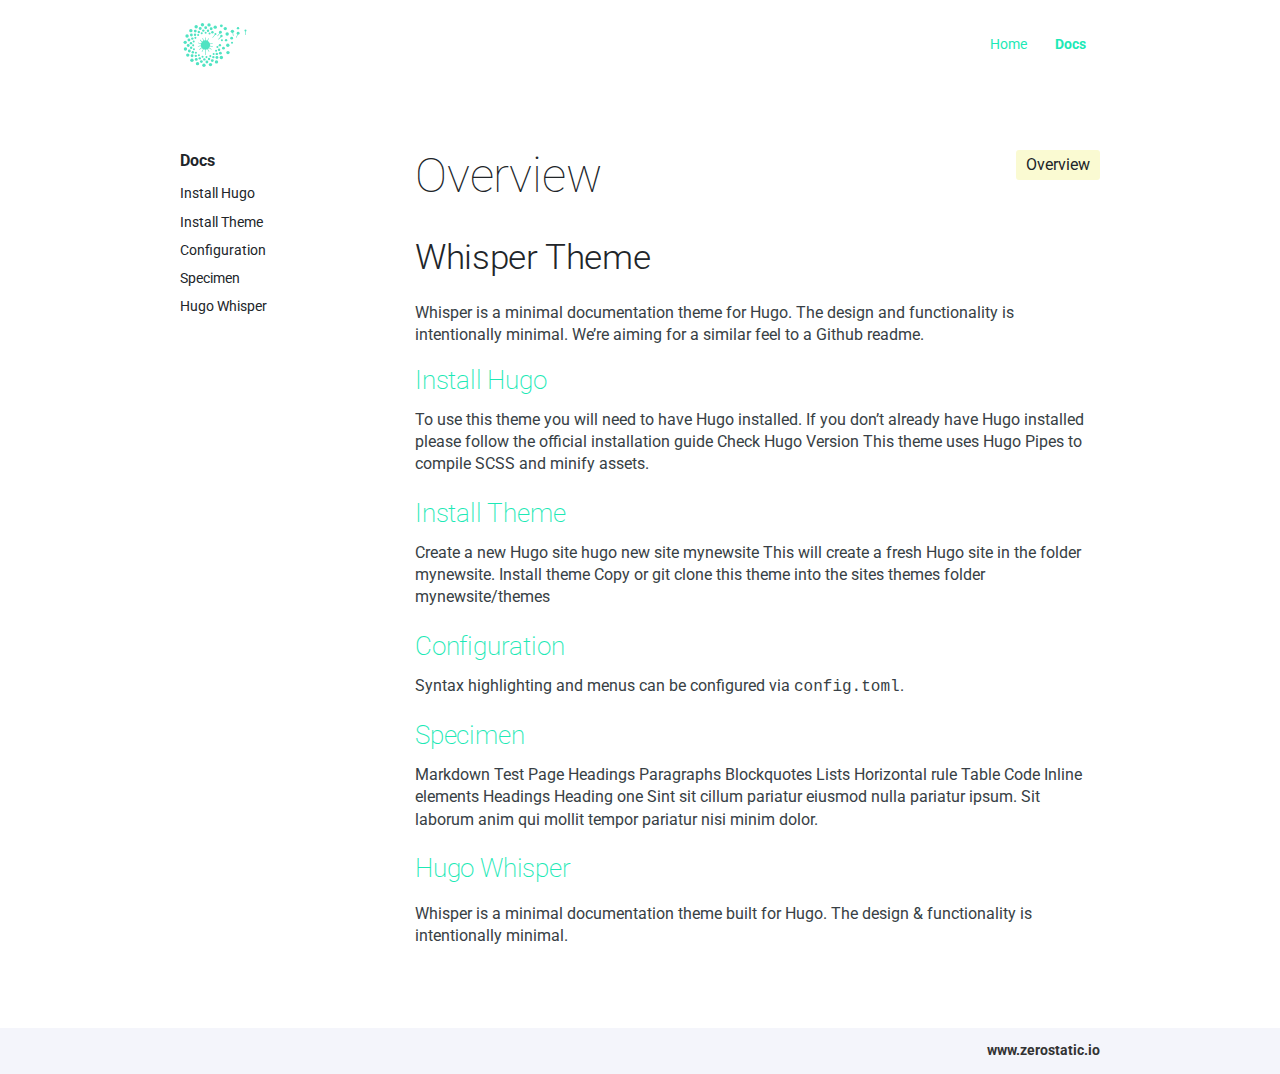
==== docs/index.html @ f0ac519f "first commit" ====
<!DOCTYPE html>
<html lang="en">

<head>
  <meta charset="utf-8">
  <meta http-equiv="x-ua-compatible" content="ie=edge">
  <title>Overview - Hugo Whisper Theme</title>
  <meta name="viewport" content="width=device-width, initial-scale=1">
  
  <link rel="icon" href="/favicon.png">

  
  
  <link rel="stylesheet" href="/css/style.min.6aa5eecd4ca7c47fb2ca9b0775a7bd787e3e64a2eadf0fef8c9f924498f49127.css">
  

  

</head>

<body class='page page-default-list'>
  <div id="main-menu-mobile" class="main-menu-mobile">
  <ul>
    
    
    <li class="menu-item-home">
      <a href="/">
        <span>Home</span>
      </a>
    </li>
    
    <li class="menu-item-docs active">
      <a href="/docs/">
        <span>Docs</span>
      </a>
    </li>
    
  </ul>
</div>
  <div class="wrapper">
    <div class='header'>
  <div class="container">
    <div class="logo">
      <a href="/"><img alt="Logo" src="/images/logo.svg" /></a>
    </div>
    <div class="logo-mobile">
      <a href="/"><img alt="Logo" src="/images/logo-mobile.svg" /></a>
    </div>
    <div id="main-menu" class="main-menu">
  <ul>
    
    
    <li class="menu-item-home">
      <a href="/">
        <span>Home</span>
      </a>
    </li>
    
    <li class="menu-item-docs active">
      <a href="/docs/">
        <span>Docs</span>
      </a>
    </li>
    
  </ul>
</div>
    <button id="toggle-main-menu-mobile" class="hamburger hamburger--slider" type="button">
  <span class="hamburger-box">
    <span class="hamburger-inner"></span>
  </span>
</button>
  </div>
</div>


    
    
    
    
    
    

    
    <div class="container pt-2 pt-md-6 pb-3 pb-md-6">
      <div class="row">
        <div class="col-12 col-md-3 mb-3">
          <div class="sidebar">
            
<div class="docs-menu">
  <h4>Docs</h4>
  <ul>
    
    <li class="">
      <a href="/docs/install-hugo/">Install Hugo</a>
    </li>
    
    <li class="">
      <a href="/docs/install-theme/">Install Theme</a>
    </li>
    
    <li class="">
      <a href="/docs/configure/">Configuration</a>
    </li>
    
    <li class="">
      <a href="/docs/specimen/">Specimen</a>
    </li>
    
    <li class="">
      <a href="/docs/example/">Hugo Whisper</a>
    </li>
    
  </ul>
</div>

          </div>
        </div>
        <div class="col-12 col-md-9">
          

<span class="overview">Overview</span>
<h1 class="title">Overview</h1>
<div class="content">
  <h2 id="whisper-theme">Whisper Theme</h2>
<p>Whisper is a minimal documentation theme for Hugo. The design and functionality is intentionally minimal. We’re aiming for a similar feel to a Github readme.</p>

</div>


<div class="summary mb-2">
  
  <h2 class="title-summary"><a href="/docs/install-hugo/">Install Hugo</a></h2>
  <p>To use this theme you will need to have Hugo installed. If you don&rsquo;t already have Hugo installed please follow the official installation guide
Check Hugo Version This theme uses Hugo Pipes to compile SCSS and minify assets.</p>
</div>


<div class="summary mb-2">
  
  <h2 class="title-summary"><a href="/docs/install-theme/">Install Theme</a></h2>
  <p>Create a new Hugo site hugo new site mynewsite This will create a fresh Hugo site in the folder mynewsite.
Install theme Copy or git clone this theme into the sites themes folder mynewsite/themes</p>
</div>


<div class="summary mb-2">
  
  <h2 class="title-summary"><a href="/docs/configure/">Configuration</a></h2>
  <p>Syntax highlighting and menus can be configured via <code>config.toml</code>.</p>
</div>


<div class="summary mb-2">
  
  <h2 class="title-summary"><a href="/docs/specimen/">Specimen</a></h2>
  <p>Markdown Test Page  Headings Paragraphs Blockquotes Lists Horizontal rule Table Code Inline elements   Headings Heading one Sint sit cillum pariatur eiusmod nulla pariatur ipsum. Sit laborum anim qui mollit tempor pariatur nisi minim dolor.</p>
</div>


<div class="summary mb-2">
  
  <h2 class="title-summary"><a href="/docs/example/">Hugo Whisper</a></h2>
  <p><p>Whisper is a minimal documentation theme built for Hugo. The design &amp; functionality is intentionally minimal.</p></p>
</div>




        </div>
      </div>
    </div>
    
  </div>

  <div class="sub-footer">
  <div class="container">
    <div class="row">
      <div class="col-12">
        <div class="sub-footer-inner">
          <ul>
            <li class="zerostatic"><a href="https://www.zerostatic.io">www.zerostatic.io</a></li>
          </ul>
        </div>
      </div>
    </div>
  </div>
</div>

  

  
  

  
  <script type="text/javascript" src="/js/scripts.min.1237ff71925bb8625c97a9af8db4c54525258bedfd7c47493daaff723bea755e.js"></script>
  

  
  
  
    
  


</body>

</html>
---- css/style.min.6aa5eecd4ca7c47fb2ca9b0775a7bd787e3e64a2eadf0fef8c9f924498f49127.css ----
@charset "UTF-8";@import "https://fonts.googleapis.com/css?family=Roboto:300,400,500,700|Lora:400,700|Roboto+Mono:300,400";*,*::before,*::after{box-sizing:border-box}html{font-family:sans-serif;line-height:1.15;-webkit-text-size-adjust:100%;-webkit-tap-highlight-color:rgba(33,37,41,0)}article,aside,figcaption,figure,footer,header,hgroup,main,nav,section{display:block}body{margin:0;font-family:roboto,Arial,sans-serif,-apple-system;font-size:1rem;font-weight:400;line-height:1.4;color:#212529;text-align:left;background-color:#fff}[tabindex="-1"]:focus{outline:0!important}hr{box-sizing:content-box;height:0;overflow:visible}h1,h2,h3,h4,h5,h6{margin-top:0;margin-bottom:.5rem}p{margin-top:0;margin-bottom:1rem}abbr[title],abbr[data-original-title]{text-decoration:underline;text-decoration:underline dotted;cursor:help;border-bottom:0;text-decoration-skip-ink:none}address{margin-bottom:1rem;font-style:normal;line-height:inherit}ol,ul,dl{margin-top:0;margin-bottom:1rem}ol ol,ul ul,ol ul,ul ol{margin-bottom:0}dt{font-weight:700}dd{margin-bottom:.5rem;margin-left:0}blockquote{margin:0 0 1rem}b,strong{font-weight:bolder}small{font-size:80%}sub,sup{position:relative;font-size:75%;line-height:0;vertical-align:baseline}sub{bottom:-.25em}sup{top:-.5em}a{color:#1de9b6;text-decoration:none;background-color:transparent}a:hover{color:#7af2d4;text-decoration:underline}a:not([href]):not([tabindex]){color:inherit;text-decoration:none}a:not([href]):not([tabindex]):hover,a:not([href]):not([tabindex]):focus{color:inherit;text-decoration:none}a:not([href]):not([tabindex]):focus{outline:0}pre,code,kbd,samp{font-family:SFMono-Regular,Menlo,Monaco,Consolas,liberation mono,courier new,monospace;font-size:1em}pre{margin-top:0;margin-bottom:1rem;overflow:auto}figure{margin:0 0 1rem}img{vertical-align:middle;border-style:none}svg{overflow:hidden;vertical-align:middle}table{border-collapse:collapse}caption{padding-top:.75rem;padding-bottom:.75rem;color:#6c757d;text-align:left;caption-side:bottom}th{text-align:inherit}label{display:inline-block;margin-bottom:.5rem}button{border-radius:0}button:focus{outline:1px dotted;outline:5px auto -webkit-focus-ring-color}input,button,select,optgroup,textarea{margin:0;font-family:inherit;font-size:inherit;line-height:inherit}button,input{overflow:visible}button,select{text-transform:none}select{word-wrap:normal}button,[type=button],[type=reset],[type=submit]{-webkit-appearance:button}button:not(:disabled),[type=button]:not(:disabled),[type=reset]:not(:disabled),[type=submit]:not(:disabled){cursor:pointer}button::-moz-focus-inner,[type=button]::-moz-focus-inner,[type=reset]::-moz-focus-inner,[type=submit]::-moz-focus-inner{padding:0;border-style:none}input[type=radio],input[type=checkbox]{box-sizing:border-box;padding:0}input[type=date],input[type=time],input[type=datetime-local],input[type=month]{-webkit-appearance:listbox}textarea{overflow:auto;resize:vertical}fieldset{min-width:0;padding:0;margin:0;border:0}legend{display:block;width:100%;max-width:100%;padding:0;margin-bottom:.5rem;font-size:1.5rem;line-height:inherit;color:inherit;white-space:normal}progress{vertical-align:baseline}[type=number]::-webkit-inner-spin-button,[type=number]::-webkit-outer-spin-button{height:auto}[type=search]{outline-offset:-2px;-webkit-appearance:none}[type=search]::-webkit-search-decoration{-webkit-appearance:none}::-webkit-file-upload-button{font:inherit;-webkit-appearance:button}output{display:inline-block}summary{display:list-item;cursor:pointer}template{display:none}[hidden]{display:none!important}.align-baseline{vertical-align:baseline!important}.align-top{vertical-align:top!important}.align-middle{vertical-align:middle!important}.align-bottom{vertical-align:bottom!important}.align-text-bottom{vertical-align:text-bottom!important}.align-text-top{vertical-align:text-top!important}.bg-primary{background-color:#1de9b6!important}a.bg-primary:hover,a.bg-primary:focus,button.bg-primary:hover,button.bg-primary:focus{background-color:#13c095!important}.bg-secondary{background-color:#ffca28!important}a.bg-secondary:hover,a.bg-secondary:focus,button.bg-secondary:hover,button.bg-secondary:focus{background-color:#f4b800!important}.bg-success{background-color:#28a745!important}a.bg-success:hover,a.bg-success:focus,button.bg-success:hover,button.bg-success:focus{background-color:#1e7e34!important}.bg-info{background-color:#17a2b8!important}a.bg-info:hover,a.bg-info:focus,button.bg-info:hover,button.bg-info:focus{background-color:#117a8b!important}.bg-warning{background-color:#ffc107!important}a.bg-warning:hover,a.bg-warning:focus,button.bg-warning:hover,button.bg-warning:focus{background-color:#d39e00!important}.bg-danger{background-color:#dc3545!important}a.bg-danger:hover,a.bg-danger:focus,button.bg-danger:hover,button.bg-danger:focus{background-color:#bd2130!important}.bg-light{background-color:#f8f9fa!important}a.bg-light:hover,a.bg-light:focus,button.bg-light:hover,button.bg-light:focus{background-color:#dae0e5!important}.bg-dark{background-color:#343a40!important}a.bg-dark:hover,a.bg-dark:focus,button.bg-dark:hover,button.bg-dark:focus{background-color:#1d2124!important}.bg-white{background-color:#fff!important}.bg-transparent{background-color:transparent!important}.border{border:1px solid #dee2e6!important}.border-top{border-top:1px solid #dee2e6!important}.border-right{border-right:1px solid #dee2e6!important}.border-bottom{border-bottom:1px solid #dee2e6!important}.border-left{border-left:1px solid #dee2e6!important}.border-0{border:0!important}.border-top-0{border-top:0!important}.border-right-0{border-right:0!important}.border-bottom-0{border-bottom:0!important}.border-left-0{border-left:0!important}.border-primary{border-color:#1de9b6!important}.border-secondary{border-color:#ffca28!important}.border-success{border-color:#28a745!important}.border-info{border-color:#17a2b8!important}.border-warning{border-color:#ffc107!important}.border-danger{border-color:#dc3545!important}.border-light{border-color:#f8f9fa!important}.border-dark{border-color:#343a40!important}.border-white{border-color:#fff!important}.rounded-sm{border-radius:.2rem!important}.rounded{border-radius:.25rem!important}.rounded-top{border-top-left-radius:.25rem!important;border-top-right-radius:.25rem!important}.rounded-right{border-top-right-radius:.25rem!important;border-bottom-right-radius:.25rem!important}.rounded-bottom{border-bottom-right-radius:.25rem!important;border-bottom-left-radius:.25rem!important}.rounded-left{border-top-left-radius:.25rem!important;border-bottom-left-radius:.25rem!important}.rounded-lg{border-radius:.3rem!important}.rounded-circle{border-radius:50%!important}.rounded-pill{border-radius:50rem!important}.rounded-0{border-radius:0!important}.clearfix::after{display:block;clear:both;content:""}.d-none{display:none!important}.d-inline{display:inline!important}.d-inline-block{display:inline-block!important}.d-block{display:block!important}.d-table{display:table!important}.d-table-row{display:table-row!important}.d-table-cell{display:table-cell!important}.d-flex{display:flex!important}.d-inline-flex{display:inline-flex!important}@media(min-width:576px){.d-sm-none{display:none!important}.d-sm-inline{display:inline!important}.d-sm-inline-block{display:inline-block!important}.d-sm-block{display:block!important}.d-sm-table{display:table!important}.d-sm-table-row{display:table-row!important}.d-sm-table-cell{display:table-cell!important}.d-sm-flex{display:flex!important}.d-sm-inline-flex{display:inline-flex!important}}@media(min-width:768px){.d-md-none{display:none!important}.d-md-inline{display:inline!important}.d-md-inline-block{display:inline-block!important}.d-md-block{display:block!important}.d-md-table{display:table!important}.d-md-table-row{display:table-row!important}.d-md-table-cell{display:table-cell!important}.d-md-flex{display:flex!important}.d-md-inline-flex{display:inline-flex!important}}@media(min-width:992px){.d-lg-none{display:none!important}.d-lg-inline{display:inline!important}.d-lg-inline-block{display:inline-block!important}.d-lg-block{display:block!important}.d-lg-table{display:table!important}.d-lg-table-row{display:table-row!important}.d-lg-table-cell{display:table-cell!important}.d-lg-flex{display:flex!important}.d-lg-inline-flex{display:inline-flex!important}}@media(min-width:1300px){.d-xl-none{display:none!important}.d-xl-inline{display:inline!important}.d-xl-inline-block{display:inline-block!important}.d-xl-block{display:block!important}.d-xl-table{display:table!important}.d-xl-table-row{display:table-row!important}.d-xl-table-cell{display:table-cell!important}.d-xl-flex{display:flex!important}.d-xl-inline-flex{display:inline-flex!important}}@media print{.d-print-none{display:none!important}.d-print-inline{display:inline!important}.d-print-inline-block{display:inline-block!important}.d-print-block{display:block!important}.d-print-table{display:table!important}.d-print-table-row{display:table-row!important}.d-print-table-cell{display:table-cell!important}.d-print-flex{display:flex!important}.d-print-inline-flex{display:inline-flex!important}}.embed-responsive{position:relative;display:block;width:100%;padding:0;overflow:hidden}.embed-responsive::before{display:block;content:""}.embed-responsive .embed-responsive-item,.embed-responsive iframe,.embed-responsive embed,.embed-responsive object,.embed-responsive video{position:absolute;top:0;bottom:0;left:0;width:100%;height:100%;border:0}.embed-responsive-21by9::before{padding-top:42.85714286%}.embed-responsive-16by9::before{padding-top:56.25%}.embed-responsive-4by3::before{padding-top:75%}.embed-responsive-1by1::before{padding-top:100%}.flex-row{flex-direction:row!important}.flex-column{flex-direction:column!important}.flex-row-reverse{flex-direction:row-reverse!important}.flex-column-reverse{flex-direction:column-reverse!important}.flex-wrap{flex-wrap:wrap!important}.flex-nowrap{flex-wrap:nowrap!important}.flex-wrap-reverse{flex-wrap:wrap-reverse!important}.flex-fill{flex:1 1 auto!important}.flex-grow-0{flex-grow:0!important}.flex-grow-1{flex-grow:1!important}.flex-shrink-0{flex-shrink:0!important}.flex-shrink-1{flex-shrink:1!important}.justify-content-start{justify-content:flex-start!important}.justify-content-end{justify-content:flex-end!important}.justify-content-center{justify-content:center!important}.justify-content-between{justify-content:space-between!important}.justify-content-around{justify-content:space-around!important}.align-items-start{align-items:flex-start!important}.align-items-end{align-items:flex-end!important}.align-items-center{align-items:center!important}.align-items-baseline{align-items:baseline!important}.align-items-stretch{align-items:stretch!important}.align-content-start{align-content:flex-start!important}.align-content-end{align-content:flex-end!important}.align-content-center{align-content:center!important}.align-content-between{align-content:space-between!important}.align-content-around{align-content:space-around!important}.align-content-stretch{align-content:stretch!important}.align-self-auto{align-self:auto!important}.align-self-start{align-self:flex-start!important}.align-self-end{align-self:flex-end!important}.align-self-center{align-self:center!important}.align-self-baseline{align-self:baseline!important}.align-self-stretch{align-self:stretch!important}@media(min-width:576px){.flex-sm-row{flex-direction:row!important}.flex-sm-column{flex-direction:column!important}.flex-sm-row-reverse{flex-direction:row-reverse!important}.flex-sm-column-reverse{flex-direction:column-reverse!important}.flex-sm-wrap{flex-wrap:wrap!important}.flex-sm-nowrap{flex-wrap:nowrap!important}.flex-sm-wrap-reverse{flex-wrap:wrap-reverse!important}.flex-sm-fill{flex:1 1 auto!important}.flex-sm-grow-0{flex-grow:0!important}.flex-sm-grow-1{flex-grow:1!important}.flex-sm-shrink-0{flex-shrink:0!important}.flex-sm-shrink-1{flex-shrink:1!important}.justify-content-sm-start{justify-content:flex-start!important}.justify-content-sm-end{justify-content:flex-end!important}.justify-content-sm-center{justify-content:center!important}.justify-content-sm-between{justify-content:space-between!important}.justify-content-sm-around{justify-content:space-around!important}.align-items-sm-start{align-items:flex-start!important}.align-items-sm-end{align-items:flex-end!important}.align-items-sm-center{align-items:center!important}.align-items-sm-baseline{align-items:baseline!important}.align-items-sm-stretch{align-items:stretch!important}.align-content-sm-start{align-content:flex-start!important}.align-content-sm-end{align-content:flex-end!important}.align-content-sm-center{align-content:center!important}.align-content-sm-between{align-content:space-between!important}.align-content-sm-around{align-content:space-around!important}.align-content-sm-stretch{align-content:stretch!important}.align-self-sm-auto{align-self:auto!important}.align-self-sm-start{align-self:flex-start!important}.align-self-sm-end{align-self:flex-end!important}.align-self-sm-center{align-self:center!important}.align-self-sm-baseline{align-self:baseline!important}.align-self-sm-stretch{align-self:stretch!important}}@media(min-width:768px){.flex-md-row{flex-direction:row!important}.flex-md-column{flex-direction:column!important}.flex-md-row-reverse{flex-direction:row-reverse!important}.flex-md-column-reverse{flex-direction:column-reverse!important}.flex-md-wrap{flex-wrap:wrap!important}.flex-md-nowrap{flex-wrap:nowrap!important}.flex-md-wrap-reverse{flex-wrap:wrap-reverse!important}.flex-md-fill{flex:1 1 auto!important}.flex-md-grow-0{flex-grow:0!important}.flex-md-grow-1{flex-grow:1!important}.flex-md-shrink-0{flex-shrink:0!important}.flex-md-shrink-1{flex-shrink:1!important}.justify-content-md-start{justify-content:flex-start!important}.justify-content-md-end{justify-content:flex-end!important}.justify-content-md-center{justify-content:center!important}.justify-content-md-between{justify-content:space-between!important}.justify-content-md-around{justify-content:space-around!important}.align-items-md-start{align-items:flex-start!important}.align-items-md-end{align-items:flex-end!important}.align-items-md-center{align-items:center!important}.align-items-md-baseline{align-items:baseline!important}.align-items-md-stretch{align-items:stretch!important}.align-content-md-start{align-content:flex-start!important}.align-content-md-end{align-content:flex-end!important}.align-content-md-center{align-content:center!important}.align-content-md-between{align-content:space-between!important}.align-content-md-around{align-content:space-around!important}.align-content-md-stretch{align-content:stretch!important}.align-self-md-auto{align-self:auto!important}.align-self-md-start{align-self:flex-start!important}.align-self-md-end{align-self:flex-end!important}.align-self-md-center{align-self:center!important}.align-self-md-baseline{align-self:baseline!important}.align-self-md-stretch{align-self:stretch!important}}@media(min-width:992px){.flex-lg-row{flex-direction:row!important}.flex-lg-column{flex-direction:column!important}.flex-lg-row-reverse{flex-direction:row-reverse!important}.flex-lg-column-reverse{flex-direction:column-reverse!important}.flex-lg-wrap{flex-wrap:wrap!important}.flex-lg-nowrap{flex-wrap:nowrap!important}.flex-lg-wrap-reverse{flex-wrap:wrap-reverse!important}.flex-lg-fill{flex:1 1 auto!important}.flex-lg-grow-0{flex-grow:0!important}.flex-lg-grow-1{flex-grow:1!important}.flex-lg-shrink-0{flex-shrink:0!important}.flex-lg-shrink-1{flex-shrink:1!important}.justify-content-lg-start{justify-content:flex-start!important}.justify-content-lg-end{justify-content:flex-end!important}.justify-content-lg-center{justify-content:center!important}.justify-content-lg-between{justify-content:space-between!important}.justify-content-lg-around{justify-content:space-around!important}.align-items-lg-start{align-items:flex-start!important}.align-items-lg-end{align-items:flex-end!important}.align-items-lg-center{align-items:center!important}.align-items-lg-baseline{align-items:baseline!important}.align-items-lg-stretch{align-items:stretch!important}.align-content-lg-start{align-content:flex-start!important}.align-content-lg-end{align-content:flex-end!important}.align-content-lg-center{align-content:center!important}.align-content-lg-between{align-content:space-between!important}.align-content-lg-around{align-content:space-around!important}.align-content-lg-stretch{align-content:stretch!important}.align-self-lg-auto{align-self:auto!important}.align-self-lg-start{align-self:flex-start!important}.align-self-lg-end{align-self:flex-end!important}.align-self-lg-center{align-self:center!important}.align-self-lg-baseline{align-self:baseline!important}.align-self-lg-stretch{align-self:stretch!important}}@media(min-width:1300px){.flex-xl-row{flex-direction:row!important}.flex-xl-column{flex-direction:column!important}.flex-xl-row-reverse{flex-direction:row-reverse!important}.flex-xl-column-reverse{flex-direction:column-reverse!important}.flex-xl-wrap{flex-wrap:wrap!important}.flex-xl-nowrap{flex-wrap:nowrap!important}.flex-xl-wrap-reverse{flex-wrap:wrap-reverse!important}.flex-xl-fill{flex:1 1 auto!important}.flex-xl-grow-0{flex-grow:0!important}.flex-xl-grow-1{flex-grow:1!important}.flex-xl-shrink-0{flex-shrink:0!important}.flex-xl-shrink-1{flex-shrink:1!important}.justify-content-xl-start{justify-content:flex-start!important}.justify-content-xl-end{justify-content:flex-end!important}.justify-content-xl-center{justify-content:center!important}.justify-content-xl-between{justify-content:space-between!important}.justify-content-xl-around{justify-content:space-around!important}.align-items-xl-start{align-items:flex-start!important}.align-items-xl-end{align-items:flex-end!important}.align-items-xl-center{align-items:center!important}.align-items-xl-baseline{align-items:baseline!important}.align-items-xl-stretch{align-items:stretch!important}.align-content-xl-start{align-content:flex-start!important}.align-content-xl-end{align-content:flex-end!important}.align-content-xl-center{align-content:center!important}.align-content-xl-between{align-content:space-between!important}.align-content-xl-around{align-content:space-around!important}.align-content-xl-stretch{align-content:stretch!important}.align-self-xl-auto{align-self:auto!important}.align-self-xl-start{align-self:flex-start!important}.align-self-xl-end{align-self:flex-end!important}.align-self-xl-center{align-self:center!important}.align-self-xl-baseline{align-self:baseline!important}.align-self-xl-stretch{align-self:stretch!important}}.float-left{float:left!important}.float-right{float:right!important}.float-none{float:none!important}@media(min-width:576px){.float-sm-left{float:left!important}.float-sm-right{float:right!important}.float-sm-none{float:none!important}}@media(min-width:768px){.float-md-left{float:left!important}.float-md-right{float:right!important}.float-md-none{float:none!important}}@media(min-width:992px){.float-lg-left{float:left!important}.float-lg-right{float:right!important}.float-lg-none{float:none!important}}@media(min-width:1300px){.float-xl-left{float:left!important}.float-xl-right{float:right!important}.float-xl-none{float:none!important}}.overflow-auto{overflow:auto!important}.overflow-hidden{overflow:hidden!important}.position-static{position:static!important}.position-relative{position:relative!important}.position-absolute{position:absolute!important}.position-fixed{position:fixed!important}.position-sticky{position:sticky!important}.fixed-top{position:fixed;top:0;right:0;left:0;z-index:1030}.fixed-bottom{position:fixed;right:0;bottom:0;left:0;z-index:1030}@supports(position:sticky){.sticky-top{position:sticky;top:0;z-index:1020}}.sr-only{position:absolute;width:1px;height:1px;padding:0;overflow:hidden;clip:rect(0,0,0,0);white-space:nowrap;border:0}.sr-only-focusable:active,.sr-only-focusable:focus{position:static;width:auto;height:auto;overflow:visible;clip:auto;white-space:normal}.shadow-sm{box-shadow:0 .125rem .25rem rgba(33,37,41,.075)!important}.shadow{box-shadow:0 .5rem 1rem rgba(33,37,41,.15)!important}.shadow-lg{box-shadow:0 1rem 3rem rgba(33,37,41,.175)!important}.shadow-none{box-shadow:none!important}.w-25{width:25%!important}.w-50{width:50%!important}.w-75{width:75%!important}.w-100{width:100%!important}.w-auto{width:auto!important}.h-25{height:25%!important}.h-50{height:50%!important}.h-75{height:75%!important}.h-100{height:100%!important}.h-auto{height:auto!important}.mw-100{max-width:100%!important}.mh-100{max-height:100%!important}.min-vw-100{min-width:100vw!important}.min-vh-100{min-height:100vh!important}.vw-100{width:100vw!important}.vh-100{height:100vh!important}.stretched-link::after{position:absolute;top:0;right:0;bottom:0;left:0;z-index:1;pointer-events:auto;content:"";background-color:rgba(0,0,0,0)}.m-0{margin:0!important}.mt-0,.my-0{margin-top:0!important}.mr-0,.mx-0{margin-right:0!important}.mb-0,.my-0{margin-bottom:0!important}.ml-0,.mx-0{margin-left:0!important}.m-1{margin:10px!important}.mt-1,.my-1{margin-top:10px!important}.mr-1,.mx-1{margin-right:10px!important}.mb-1,.my-1{margin-bottom:10px!important}.ml-1,.mx-1{margin-left:10px!important}.m-2{margin:20px!important}.mt-2,.my-2{margin-top:20px!important}.mr-2,.mx-2{margin-right:20px!important}.mb-2,.my-2{margin-bottom:20px!important}.ml-2,.mx-2{margin-left:20px!important}.m-3{margin:30px!important}.mt-3,.my-3{margin-top:30px!important}.mr-3,.mx-3{margin-right:30px!important}.mb-3,.my-3{margin-bottom:30px!important}.ml-3,.mx-3{margin-left:30px!important}.m-4{margin:40px!important}.mt-4,.my-4{margin-top:40px!important}.mr-4,.mx-4{margin-right:40px!important}.mb-4,.my-4{margin-bottom:40px!important}.ml-4,.mx-4{margin-left:40px!important}.m-5{margin:50px!important}.mt-5,.my-5{margin-top:50px!important}.mr-5,.mx-5{margin-right:50px!important}.mb-5,.my-5{margin-bottom:50px!important}.ml-5,.mx-5{margin-left:50px!important}.m-6{margin:60px!important}.mt-6,.my-6{margin-top:60px!important}.mr-6,.mx-6{margin-right:60px!important}.mb-6,.my-6{margin-bottom:60px!important}.ml-6,.mx-6{margin-left:60px!important}.m-7{margin:70px!important}.mt-7,.my-7{margin-top:70px!important}.mr-7,.mx-7{margin-right:70px!important}.mb-7,.my-7{margin-bottom:70px!important}.ml-7,.mx-7{margin-left:70px!important}.m-8{margin:80px!important}.mt-8,.my-8{margin-top:80px!important}.mr-8,.mx-8{margin-right:80px!important}.mb-8,.my-8{margin-bottom:80px!important}.ml-8,.mx-8{margin-left:80px!important}.m-9{margin:90px!important}.mt-9,.my-9{margin-top:90px!important}.mr-9,.mx-9{margin-right:90px!important}.mb-9,.my-9{margin-bottom:90px!important}.ml-9,.mx-9{margin-left:90px!important}.m-10{margin:100px!important}.mt-10,.my-10{margin-top:100px!important}.mr-10,.mx-10{margin-right:100px!important}.mb-10,.my-10{margin-bottom:100px!important}.ml-10,.mx-10{margin-left:100px!important}.m-11{margin:110px!important}.mt-11,.my-11{margin-top:110px!important}.mr-11,.mx-11{margin-right:110px!important}.mb-11,.my-11{margin-bottom:110px!important}.ml-11,.mx-11{margin-left:110px!important}.m-12{margin:120px!important}.mt-12,.my-12{margin-top:120px!important}.mr-12,.mx-12{margin-right:120px!important}.mb-12,.my-12{margin-bottom:120px!important}.ml-12,.mx-12{margin-left:120px!important}.m-13{margin:130px!important}.mt-13,.my-13{margin-top:130px!important}.mr-13,.mx-13{margin-right:130px!important}.mb-13,.my-13{margin-bottom:130px!important}.ml-13,.mx-13{margin-left:130px!important}.m-14{margin:140px!important}.mt-14,.my-14{margin-top:140px!important}.mr-14,.mx-14{margin-right:140px!important}.mb-14,.my-14{margin-bottom:140px!important}.ml-14,.mx-14{margin-left:140px!important}.m-15{margin:150px!important}.mt-15,.my-15{margin-top:150px!important}.mr-15,.mx-15{margin-right:150px!important}.mb-15,.my-15{margin-bottom:150px!important}.ml-15,.mx-15{margin-left:150px!important}.m-16{margin:160px!important}.mt-16,.my-16{margin-top:160px!important}.mr-16,.mx-16{margin-right:160px!important}.mb-16,.my-16{margin-bottom:160px!important}.ml-16,.mx-16{margin-left:160px!important}.m-17{margin:170px!important}.mt-17,.my-17{margin-top:170px!important}.mr-17,.mx-17{margin-right:170px!important}.mb-17,.my-17{margin-bottom:170px!important}.ml-17,.mx-17{margin-left:170px!important}.m-18{margin:180px!important}.mt-18,.my-18{margin-top:180px!important}.mr-18,.mx-18{margin-right:180px!important}.mb-18,.my-18{margin-bottom:180px!important}.ml-18,.mx-18{margin-left:180px!important}.m-19{margin:190px!important}.mt-19,.my-19{margin-top:190px!important}.mr-19,.mx-19{margin-right:190px!important}.mb-19,.my-19{margin-bottom:190px!important}.ml-19,.mx-19{margin-left:190px!important}.m-20{margin:200px!important}.mt-20,.my-20{margin-top:200px!important}.mr-20,.mx-20{margin-right:200px!important}.mb-20,.my-20{margin-bottom:200px!important}.ml-20,.mx-20{margin-left:200px!important}.p-0{padding:0!important}.pt-0,.py-0{padding-top:0!important}.pr-0,.px-0{padding-right:0!important}.pb-0,.py-0{padding-bottom:0!important}.pl-0,.px-0{padding-left:0!important}.p-1{padding:10px!important}.pt-1,.py-1{padding-top:10px!important}.pr-1,.px-1{padding-right:10px!important}.pb-1,.py-1{padding-bottom:10px!important}.pl-1,.px-1{padding-left:10px!important}.p-2{padding:20px!important}.pt-2,.py-2{padding-top:20px!important}.pr-2,.px-2{padding-right:20px!important}.pb-2,.py-2{padding-bottom:20px!important}.pl-2,.px-2{padding-left:20px!important}.p-3{padding:30px!important}.pt-3,.py-3{padding-top:30px!important}.pr-3,.px-3{padding-right:30px!important}.pb-3,.py-3{padding-bottom:30px!important}.pl-3,.px-3{padding-left:30px!important}.p-4{padding:40px!important}.pt-4,.py-4{padding-top:40px!important}.pr-4,.px-4{padding-right:40px!important}.pb-4,.py-4{padding-bottom:40px!important}.pl-4,.px-4{padding-left:40px!important}.p-5{padding:50px!important}.pt-5,.py-5{padding-top:50px!important}.pr-5,.px-5{padding-right:50px!important}.pb-5,.py-5{padding-bottom:50px!important}.pl-5,.px-5{padding-left:50px!important}.p-6{padding:60px!important}.pt-6,.py-6{padding-top:60px!important}.pr-6,.px-6{padding-right:60px!important}.pb-6,.py-6{padding-bottom:60px!important}.pl-6,.px-6{padding-left:60px!important}.p-7{padding:70px!important}.pt-7,.py-7{padding-top:70px!important}.pr-7,.px-7{padding-right:70px!important}.pb-7,.py-7{padding-bottom:70px!important}.pl-7,.px-7{padding-left:70px!important}.p-8{padding:80px!important}.pt-8,.py-8{padding-top:80px!important}.pr-8,.px-8{padding-right:80px!important}.pb-8,.py-8{padding-bottom:80px!important}.pl-8,.px-8{padding-left:80px!important}.p-9{padding:90px!important}.pt-9,.py-9{padding-top:90px!important}.pr-9,.px-9{padding-right:90px!important}.pb-9,.py-9{padding-bottom:90px!important}.pl-9,.px-9{padding-left:90px!important}.p-10{padding:100px!important}.pt-10,.py-10{padding-top:100px!important}.pr-10,.px-10{padding-right:100px!important}.pb-10,.py-10{padding-bottom:100px!important}.pl-10,.px-10{padding-left:100px!important}.p-11{padding:110px!important}.pt-11,.py-11{padding-top:110px!important}.pr-11,.px-11{padding-right:110px!important}.pb-11,.py-11{padding-bottom:110px!important}.pl-11,.px-11{padding-left:110px!important}.p-12{padding:120px!important}.pt-12,.py-12{padding-top:120px!important}.pr-12,.px-12{padding-right:120px!important}.pb-12,.py-12{padding-bottom:120px!important}.pl-12,.px-12{padding-left:120px!important}.p-13{padding:130px!important}.pt-13,.py-13{padding-top:130px!important}.pr-13,.px-13{padding-right:130px!important}.pb-13,.py-13{padding-bottom:130px!important}.pl-13,.px-13{padding-left:130px!important}.p-14{padding:140px!important}.pt-14,.py-14{padding-top:140px!important}.pr-14,.px-14{padding-right:140px!important}.pb-14,.py-14{padding-bottom:140px!important}.pl-14,.px-14{padding-left:140px!important}.p-15{padding:150px!important}.pt-15,.py-15{padding-top:150px!important}.pr-15,.px-15{padding-right:150px!important}.pb-15,.py-15{padding-bottom:150px!important}.pl-15,.px-15{padding-left:150px!important}.p-16{padding:160px!important}.pt-16,.py-16{padding-top:160px!important}.pr-16,.px-16{padding-right:160px!important}.pb-16,.py-16{padding-bottom:160px!important}.pl-16,.px-16{padding-left:160px!important}.p-17{padding:170px!important}.pt-17,.py-17{padding-top:170px!important}.pr-17,.px-17{padding-right:170px!important}.pb-17,.py-17{padding-bottom:170px!important}.pl-17,.px-17{padding-left:170px!important}.p-18{padding:180px!important}.pt-18,.py-18{padding-top:180px!important}.pr-18,.px-18{padding-right:180px!important}.pb-18,.py-18{padding-bottom:180px!important}.pl-18,.px-18{padding-left:180px!important}.p-19{padding:190px!important}.pt-19,.py-19{padding-top:190px!important}.pr-19,.px-19{padding-right:190px!important}.pb-19,.py-19{padding-bottom:190px!important}.pl-19,.px-19{padding-left:190px!important}.p-20{padding:200px!important}.pt-20,.py-20{padding-top:200px!important}.pr-20,.px-20{padding-right:200px!important}.pb-20,.py-20{padding-bottom:200px!important}.pl-20,.px-20{padding-left:200px!important}.m-n1{margin:-10px!important}.mt-n1,.my-n1{margin-top:-10px!important}.mr-n1,.mx-n1{margin-right:-10px!important}.mb-n1,.my-n1{margin-bottom:-10px!important}.ml-n1,.mx-n1{margin-left:-10px!important}.m-n2{margin:-20px!important}.mt-n2,.my-n2{margin-top:-20px!important}.mr-n2,.mx-n2{margin-right:-20px!important}.mb-n2,.my-n2{margin-bottom:-20px!important}.ml-n2,.mx-n2{margin-left:-20px!important}.m-n3{margin:-30px!important}.mt-n3,.my-n3{margin-top:-30px!important}.mr-n3,.mx-n3{margin-right:-30px!important}.mb-n3,.my-n3{margin-bottom:-30px!important}.ml-n3,.mx-n3{margin-left:-30px!important}.m-n4{margin:-40px!important}.mt-n4,.my-n4{margin-top:-40px!important}.mr-n4,.mx-n4{margin-right:-40px!important}.mb-n4,.my-n4{margin-bottom:-40px!important}.ml-n4,.mx-n4{margin-left:-40px!important}.m-n5{margin:-50px!important}.mt-n5,.my-n5{margin-top:-50px!important}.mr-n5,.mx-n5{margin-right:-50px!important}.mb-n5,.my-n5{margin-bottom:-50px!important}.ml-n5,.mx-n5{margin-left:-50px!important}.m-n6{margin:-60px!important}.mt-n6,.my-n6{margin-top:-60px!important}.mr-n6,.mx-n6{margin-right:-60px!important}.mb-n6,.my-n6{margin-bottom:-60px!important}.ml-n6,.mx-n6{margin-left:-60px!important}.m-n7{margin:-70px!important}.mt-n7,.my-n7{margin-top:-70px!important}.mr-n7,.mx-n7{margin-right:-70px!important}.mb-n7,.my-n7{margin-bottom:-70px!important}.ml-n7,.mx-n7{margin-left:-70px!important}.m-n8{margin:-80px!important}.mt-n8,.my-n8{margin-top:-80px!important}.mr-n8,.mx-n8{margin-right:-80px!important}.mb-n8,.my-n8{margin-bottom:-80px!important}.ml-n8,.mx-n8{margin-left:-80px!important}.m-n9{margin:-90px!important}.mt-n9,.my-n9{margin-top:-90px!important}.mr-n9,.mx-n9{margin-right:-90px!important}.mb-n9,.my-n9{margin-bottom:-90px!important}.ml-n9,.mx-n9{margin-left:-90px!important}.m-n10{margin:-100px!important}.mt-n10,.my-n10{margin-top:-100px!important}.mr-n10,.mx-n10{margin-right:-100px!important}.mb-n10,.my-n10{margin-bottom:-100px!important}.ml-n10,.mx-n10{margin-left:-100px!important}.m-n11{margin:-110px!important}.mt-n11,.my-n11{margin-top:-110px!important}.mr-n11,.mx-n11{margin-right:-110px!important}.mb-n11,.my-n11{margin-bottom:-110px!important}.ml-n11,.mx-n11{margin-left:-110px!important}.m-n12{margin:-120px!important}.mt-n12,.my-n12{margin-top:-120px!important}.mr-n12,.mx-n12{margin-right:-120px!important}.mb-n12,.my-n12{margin-bottom:-120px!important}.ml-n12,.mx-n12{margin-left:-120px!important}.m-n13{margin:-130px!important}.mt-n13,.my-n13{margin-top:-130px!important}.mr-n13,.mx-n13{margin-right:-130px!important}.mb-n13,.my-n13{margin-bottom:-130px!important}.ml-n13,.mx-n13{margin-left:-130px!important}.m-n14{margin:-140px!important}.mt-n14,.my-n14{margin-top:-140px!important}.mr-n14,.mx-n14{margin-right:-140px!important}.mb-n14,.my-n14{margin-bottom:-140px!important}.ml-n14,.mx-n14{margin-left:-140px!important}.m-n15{margin:-150px!important}.mt-n15,.my-n15{margin-top:-150px!important}.mr-n15,.mx-n15{margin-right:-150px!important}.mb-n15,.my-n15{margin-bottom:-150px!important}.ml-n15,.mx-n15{margin-left:-150px!important}.m-n16{margin:-160px!important}.mt-n16,.my-n16{margin-top:-160px!important}.mr-n16,.mx-n16{margin-right:-160px!important}.mb-n16,.my-n16{margin-bottom:-160px!important}.ml-n16,.mx-n16{margin-left:-160px!important}.m-n17{margin:-170px!important}.mt-n17,.my-n17{margin-top:-170px!important}.mr-n17,.mx-n17{margin-right:-170px!important}.mb-n17,.my-n17{margin-bottom:-170px!important}.ml-n17,.mx-n17{margin-left:-170px!important}.m-n18{margin:-180px!important}.mt-n18,.my-n18{margin-top:-180px!important}.mr-n18,.mx-n18{margin-right:-180px!important}.mb-n18,.my-n18{margin-bottom:-180px!important}.ml-n18,.mx-n18{margin-left:-180px!important}.m-n19{margin:-190px!important}.mt-n19,.my-n19{margin-top:-190px!important}.mr-n19,.mx-n19{margin-right:-190px!important}.mb-n19,.my-n19{margin-bottom:-190px!important}.ml-n19,.mx-n19{margin-left:-190px!important}.m-n20{margin:-200px!important}.mt-n20,.my-n20{margin-top:-200px!important}.mr-n20,.mx-n20{margin-right:-200px!important}.mb-n20,.my-n20{margin-bottom:-200px!important}.ml-n20,.mx-n20{margin-left:-200px!important}.m-auto{margin:auto!important}.mt-auto,.my-auto{margin-top:auto!important}.mr-auto,.mx-auto{margin-right:auto!important}.mb-auto,.my-auto{margin-bottom:auto!important}.ml-auto,.mx-auto{margin-left:auto!important}@media(min-width:576px){.m-sm-0{margin:0!important}.mt-sm-0,.my-sm-0{margin-top:0!important}.mr-sm-0,.mx-sm-0{margin-right:0!important}.mb-sm-0,.my-sm-0{margin-bottom:0!important}.ml-sm-0,.mx-sm-0{margin-left:0!important}.m-sm-1{margin:10px!important}.mt-sm-1,.my-sm-1{margin-top:10px!important}.mr-sm-1,.mx-sm-1{margin-right:10px!important}.mb-sm-1,.my-sm-1{margin-bottom:10px!important}.ml-sm-1,.mx-sm-1{margin-left:10px!important}.m-sm-2{margin:20px!important}.mt-sm-2,.my-sm-2{margin-top:20px!important}.mr-sm-2,.mx-sm-2{margin-right:20px!important}.mb-sm-2,.my-sm-2{margin-bottom:20px!important}.ml-sm-2,.mx-sm-2{margin-left:20px!important}.m-sm-3{margin:30px!important}.mt-sm-3,.my-sm-3{margin-top:30px!important}.mr-sm-3,.mx-sm-3{margin-right:30px!important}.mb-sm-3,.my-sm-3{margin-bottom:30px!important}.ml-sm-3,.mx-sm-3{margin-left:30px!important}.m-sm-4{margin:40px!important}.mt-sm-4,.my-sm-4{margin-top:40px!important}.mr-sm-4,.mx-sm-4{margin-right:40px!important}.mb-sm-4,.my-sm-4{margin-bottom:40px!important}.ml-sm-4,.mx-sm-4{margin-left:40px!important}.m-sm-5{margin:50px!important}.mt-sm-5,.my-sm-5{margin-top:50px!important}.mr-sm-5,.mx-sm-5{margin-right:50px!important}.mb-sm-5,.my-sm-5{margin-bottom:50px!important}.ml-sm-5,.mx-sm-5{margin-left:50px!important}.m-sm-6{margin:60px!important}.mt-sm-6,.my-sm-6{margin-top:60px!important}.mr-sm-6,.mx-sm-6{margin-right:60px!important}.mb-sm-6,.my-sm-6{margin-bottom:60px!important}.ml-sm-6,.mx-sm-6{margin-left:60px!important}.m-sm-7{margin:70px!important}.mt-sm-7,.my-sm-7{margin-top:70px!important}.mr-sm-7,.mx-sm-7{margin-right:70px!important}.mb-sm-7,.my-sm-7{margin-bottom:70px!important}.ml-sm-7,.mx-sm-7{margin-left:70px!important}.m-sm-8{margin:80px!important}.mt-sm-8,.my-sm-8{margin-top:80px!important}.mr-sm-8,.mx-sm-8{margin-right:80px!important}.mb-sm-8,.my-sm-8{margin-bottom:80px!important}.ml-sm-8,.mx-sm-8{margin-left:80px!important}.m-sm-9{margin:90px!important}.mt-sm-9,.my-sm-9{margin-top:90px!important}.mr-sm-9,.mx-sm-9{margin-right:90px!important}.mb-sm-9,.my-sm-9{margin-bottom:90px!important}.ml-sm-9,.mx-sm-9{margin-left:90px!important}.m-sm-10{margin:100px!important}.mt-sm-10,.my-sm-10{margin-top:100px!important}.mr-sm-10,.mx-sm-10{margin-right:100px!important}.mb-sm-10,.my-sm-10{margin-bottom:100px!important}.ml-sm-10,.mx-sm-10{margin-left:100px!important}.m-sm-11{margin:110px!important}.mt-sm-11,.my-sm-11{margin-top:110px!important}.mr-sm-11,.mx-sm-11{margin-right:110px!important}.mb-sm-11,.my-sm-11{margin-bottom:110px!important}.ml-sm-11,.mx-sm-11{margin-left:110px!important}.m-sm-12{margin:120px!important}.mt-sm-12,.my-sm-12{margin-top:120px!important}.mr-sm-12,.mx-sm-12{margin-right:120px!important}.mb-sm-12,.my-sm-12{margin-bottom:120px!important}.ml-sm-12,.mx-sm-12{margin-left:120px!important}.m-sm-13{margin:130px!important}.mt-sm-13,.my-sm-13{margin-top:130px!important}.mr-sm-13,.mx-sm-13{margin-right:130px!important}.mb-sm-13,.my-sm-13{margin-bottom:130px!important}.ml-sm-13,.mx-sm-13{margin-left:130px!important}.m-sm-14{margin:140px!important}.mt-sm-14,.my-sm-14{margin-top:140px!important}.mr-sm-14,.mx-sm-14{margin-right:140px!important}.mb-sm-14,.my-sm-14{margin-bottom:140px!important}.ml-sm-14,.mx-sm-14{margin-left:140px!important}.m-sm-15{margin:150px!important}.mt-sm-15,.my-sm-15{margin-top:150px!important}.mr-sm-15,.mx-sm-15{margin-right:150px!important}.mb-sm-15,.my-sm-15{margin-bottom:150px!important}.ml-sm-15,.mx-sm-15{margin-left:150px!important}.m-sm-16{margin:160px!important}.mt-sm-16,.my-sm-16{margin-top:160px!important}.mr-sm-16,.mx-sm-16{margin-right:160px!important}.mb-sm-16,.my-sm-16{margin-bottom:160px!important}.ml-sm-16,.mx-sm-16{margin-left:160px!important}.m-sm-17{margin:170px!important}.mt-sm-17,.my-sm-17{margin-top:170px!important}.mr-sm-17,.mx-sm-17{margin-right:170px!important}.mb-sm-17,.my-sm-17{margin-bottom:170px!important}.ml-sm-17,.mx-sm-17{margin-left:170px!important}.m-sm-18{margin:180px!important}.mt-sm-18,.my-sm-18{margin-top:180px!important}.mr-sm-18,.mx-sm-18{margin-right:180px!important}.mb-sm-18,.my-sm-18{margin-bottom:180px!important}.ml-sm-18,.mx-sm-18{margin-left:180px!important}.m-sm-19{margin:190px!important}.mt-sm-19,.my-sm-19{margin-top:190px!important}.mr-sm-19,.mx-sm-19{margin-right:190px!important}.mb-sm-19,.my-sm-19{margin-bottom:190px!important}.ml-sm-19,.mx-sm-19{margin-left:190px!important}.m-sm-20{margin:200px!important}.mt-sm-20,.my-sm-20{margin-top:200px!important}.mr-sm-20,.mx-sm-20{margin-right:200px!important}.mb-sm-20,.my-sm-20{margin-bottom:200px!important}.ml-sm-20,.mx-sm-20{margin-left:200px!important}.p-sm-0{padding:0!important}.pt-sm-0,.py-sm-0{padding-top:0!important}.pr-sm-0,.px-sm-0{padding-right:0!important}.pb-sm-0,.py-sm-0{padding-bottom:0!important}.pl-sm-0,.px-sm-0{padding-left:0!important}.p-sm-1{padding:10px!important}.pt-sm-1,.py-sm-1{padding-top:10px!important}.pr-sm-1,.px-sm-1{padding-right:10px!important}.pb-sm-1,.py-sm-1{padding-bottom:10px!important}.pl-sm-1,.px-sm-1{padding-left:10px!important}.p-sm-2{padding:20px!important}.pt-sm-2,.py-sm-2{padding-top:20px!important}.pr-sm-2,.px-sm-2{padding-right:20px!important}.pb-sm-2,.py-sm-2{padding-bottom:20px!important}.pl-sm-2,.px-sm-2{padding-left:20px!important}.p-sm-3{padding:30px!important}.pt-sm-3,.py-sm-3{padding-top:30px!important}.pr-sm-3,.px-sm-3{padding-right:30px!important}.pb-sm-3,.py-sm-3{padding-bottom:30px!important}.pl-sm-3,.px-sm-3{padding-left:30px!important}.p-sm-4{padding:40px!important}.pt-sm-4,.py-sm-4{padding-top:40px!important}.pr-sm-4,.px-sm-4{padding-right:40px!important}.pb-sm-4,.py-sm-4{padding-bottom:40px!important}.pl-sm-4,.px-sm-4{padding-left:40px!important}.p-sm-5{padding:50px!important}.pt-sm-5,.py-sm-5{padding-top:50px!important}.pr-sm-5,.px-sm-5{padding-right:50px!important}.pb-sm-5,.py-sm-5{padding-bottom:50px!important}.pl-sm-5,.px-sm-5{padding-left:50px!important}.p-sm-6{padding:60px!important}.pt-sm-6,.py-sm-6{padding-top:60px!important}.pr-sm-6,.px-sm-6{padding-right:60px!important}.pb-sm-6,.py-sm-6{padding-bottom:60px!important}.pl-sm-6,.px-sm-6{padding-left:60px!important}.p-sm-7{padding:70px!important}.pt-sm-7,.py-sm-7{padding-top:70px!important}.pr-sm-7,.px-sm-7{padding-right:70px!important}.pb-sm-7,.py-sm-7{padding-bottom:70px!important}.pl-sm-7,.px-sm-7{padding-left:70px!important}.p-sm-8{padding:80px!important}.pt-sm-8,.py-sm-8{padding-top:80px!important}.pr-sm-8,.px-sm-8{padding-right:80px!important}.pb-sm-8,.py-sm-8{padding-bottom:80px!important}.pl-sm-8,.px-sm-8{padding-left:80px!important}.p-sm-9{padding:90px!important}.pt-sm-9,.py-sm-9{padding-top:90px!important}.pr-sm-9,.px-sm-9{padding-right:90px!important}.pb-sm-9,.py-sm-9{padding-bottom:90px!important}.pl-sm-9,.px-sm-9{padding-left:90px!important}.p-sm-10{padding:100px!important}.pt-sm-10,.py-sm-10{padding-top:100px!important}.pr-sm-10,.px-sm-10{padding-right:100px!important}.pb-sm-10,.py-sm-10{padding-bottom:100px!important}.pl-sm-10,.px-sm-10{padding-left:100px!important}.p-sm-11{padding:110px!important}.pt-sm-11,.py-sm-11{padding-top:110px!important}.pr-sm-11,.px-sm-11{padding-right:110px!important}.pb-sm-11,.py-sm-11{padding-bottom:110px!important}.pl-sm-11,.px-sm-11{padding-left:110px!important}.p-sm-12{padding:120px!important}.pt-sm-12,.py-sm-12{padding-top:120px!important}.pr-sm-12,.px-sm-12{padding-right:120px!important}.pb-sm-12,.py-sm-12{padding-bottom:120px!important}.pl-sm-12,.px-sm-12{padding-left:120px!important}.p-sm-13{padding:130px!important}.pt-sm-13,.py-sm-13{padding-top:130px!important}.pr-sm-13,.px-sm-13{padding-right:130px!important}.pb-sm-13,.py-sm-13{padding-bottom:130px!important}.pl-sm-13,.px-sm-13{padding-left:130px!important}.p-sm-14{padding:140px!important}.pt-sm-14,.py-sm-14{padding-top:140px!important}.pr-sm-14,.px-sm-14{padding-right:140px!important}.pb-sm-14,.py-sm-14{padding-bottom:140px!important}.pl-sm-14,.px-sm-14{padding-left:140px!important}.p-sm-15{padding:150px!important}.pt-sm-15,.py-sm-15{padding-top:150px!important}.pr-sm-15,.px-sm-15{padding-right:150px!important}.pb-sm-15,.py-sm-15{padding-bottom:150px!important}.pl-sm-15,.px-sm-15{padding-left:150px!important}.p-sm-16{padding:160px!important}.pt-sm-16,.py-sm-16{padding-top:160px!important}.pr-sm-16,.px-sm-16{padding-right:160px!important}.pb-sm-16,.py-sm-16{padding-bottom:160px!important}.pl-sm-16,.px-sm-16{padding-left:160px!important}.p-sm-17{padding:170px!important}.pt-sm-17,.py-sm-17{padding-top:170px!important}.pr-sm-17,.px-sm-17{padding-right:170px!important}.pb-sm-17,.py-sm-17{padding-bottom:170px!important}.pl-sm-17,.px-sm-17{padding-left:170px!important}.p-sm-18{padding:180px!important}.pt-sm-18,.py-sm-18{padding-top:180px!important}.pr-sm-18,.px-sm-18{padding-right:180px!important}.pb-sm-18,.py-sm-18{padding-bottom:180px!important}.pl-sm-18,.px-sm-18{padding-left:180px!important}.p-sm-19{padding:190px!important}.pt-sm-19,.py-sm-19{padding-top:190px!important}.pr-sm-19,.px-sm-19{padding-right:190px!important}.pb-sm-19,.py-sm-19{padding-bottom:190px!important}.pl-sm-19,.px-sm-19{padding-left:190px!important}.p-sm-20{padding:200px!important}.pt-sm-20,.py-sm-20{padding-top:200px!important}.pr-sm-20,.px-sm-20{padding-right:200px!important}.pb-sm-20,.py-sm-20{padding-bottom:200px!important}.pl-sm-20,.px-sm-20{padding-left:200px!important}.m-sm-n1{margin:-10px!important}.mt-sm-n1,.my-sm-n1{margin-top:-10px!important}.mr-sm-n1,.mx-sm-n1{margin-right:-10px!important}.mb-sm-n1,.my-sm-n1{margin-bottom:-10px!important}.ml-sm-n1,.mx-sm-n1{margin-left:-10px!important}.m-sm-n2{margin:-20px!important}.mt-sm-n2,.my-sm-n2{margin-top:-20px!important}.mr-sm-n2,.mx-sm-n2{margin-right:-20px!important}.mb-sm-n2,.my-sm-n2{margin-bottom:-20px!important}.ml-sm-n2,.mx-sm-n2{margin-left:-20px!important}.m-sm-n3{margin:-30px!important}.mt-sm-n3,.my-sm-n3{margin-top:-30px!important}.mr-sm-n3,.mx-sm-n3{margin-right:-30px!important}.mb-sm-n3,.my-sm-n3{margin-bottom:-30px!important}.ml-sm-n3,.mx-sm-n3{margin-left:-30px!important}.m-sm-n4{margin:-40px!important}.mt-sm-n4,.my-sm-n4{margin-top:-40px!important}.mr-sm-n4,.mx-sm-n4{margin-right:-40px!important}.mb-sm-n4,.my-sm-n4{margin-bottom:-40px!important}.ml-sm-n4,.mx-sm-n4{margin-left:-40px!important}.m-sm-n5{margin:-50px!important}.mt-sm-n5,.my-sm-n5{margin-top:-50px!important}.mr-sm-n5,.mx-sm-n5{margin-right:-50px!important}.mb-sm-n5,.my-sm-n5{margin-bottom:-50px!important}.ml-sm-n5,.mx-sm-n5{margin-left:-50px!important}.m-sm-n6{margin:-60px!important}.mt-sm-n6,.my-sm-n6{margin-top:-60px!important}.mr-sm-n6,.mx-sm-n6{margin-right:-60px!important}.mb-sm-n6,.my-sm-n6{margin-bottom:-60px!important}.ml-sm-n6,.mx-sm-n6{margin-left:-60px!important}.m-sm-n7{margin:-70px!important}.mt-sm-n7,.my-sm-n7{margin-top:-70px!important}.mr-sm-n7,.mx-sm-n7{margin-right:-70px!important}.mb-sm-n7,.my-sm-n7{margin-bottom:-70px!important}.ml-sm-n7,.mx-sm-n7{margin-left:-70px!important}.m-sm-n8{margin:-80px!important}.mt-sm-n8,.my-sm-n8{margin-top:-80px!important}.mr-sm-n8,.mx-sm-n8{margin-right:-80px!important}.mb-sm-n8,.my-sm-n8{margin-bottom:-80px!important}.ml-sm-n8,.mx-sm-n8{margin-left:-80px!important}.m-sm-n9{margin:-90px!important}.mt-sm-n9,.my-sm-n9{margin-top:-90px!important}.mr-sm-n9,.mx-sm-n9{margin-right:-90px!important}.mb-sm-n9,.my-sm-n9{margin-bottom:-90px!important}.ml-sm-n9,.mx-sm-n9{margin-left:-90px!important}.m-sm-n10{margin:-100px!important}.mt-sm-n10,.my-sm-n10{margin-top:-100px!important}.mr-sm-n10,.mx-sm-n10{margin-right:-100px!important}.mb-sm-n10,.my-sm-n10{margin-bottom:-100px!important}.ml-sm-n10,.mx-sm-n10{margin-left:-100px!important}.m-sm-n11{margin:-110px!important}.mt-sm-n11,.my-sm-n11{margin-top:-110px!important}.mr-sm-n11,.mx-sm-n11{margin-right:-110px!important}.mb-sm-n11,.my-sm-n11{margin-bottom:-110px!important}.ml-sm-n11,.mx-sm-n11{margin-left:-110px!important}.m-sm-n12{margin:-120px!important}.mt-sm-n12,.my-sm-n12{margin-top:-120px!important}.mr-sm-n12,.mx-sm-n12{margin-right:-120px!important}.mb-sm-n12,.my-sm-n12{margin-bottom:-120px!important}.ml-sm-n12,.mx-sm-n12{margin-left:-120px!important}.m-sm-n13{margin:-130px!important}.mt-sm-n13,.my-sm-n13{margin-top:-130px!important}.mr-sm-n13,.mx-sm-n13{margin-right:-130px!important}.mb-sm-n13,.my-sm-n13{margin-bottom:-130px!important}.ml-sm-n13,.mx-sm-n13{margin-left:-130px!important}.m-sm-n14{margin:-140px!important}.mt-sm-n14,.my-sm-n14{margin-top:-140px!important}.mr-sm-n14,.mx-sm-n14{margin-right:-140px!important}.mb-sm-n14,.my-sm-n14{margin-bottom:-140px!important}.ml-sm-n14,.mx-sm-n14{margin-left:-140px!important}.m-sm-n15{margin:-150px!important}.mt-sm-n15,.my-sm-n15{margin-top:-150px!important}.mr-sm-n15,.mx-sm-n15{margin-right:-150px!important}.mb-sm-n15,.my-sm-n15{margin-bottom:-150px!important}.ml-sm-n15,.mx-sm-n15{margin-left:-150px!important}.m-sm-n16{margin:-160px!important}.mt-sm-n16,.my-sm-n16{margin-top:-160px!important}.mr-sm-n16,.mx-sm-n16{margin-right:-160px!important}.mb-sm-n16,.my-sm-n16{margin-bottom:-160px!important}.ml-sm-n16,.mx-sm-n16{margin-left:-160px!important}.m-sm-n17{margin:-170px!important}.mt-sm-n17,.my-sm-n17{margin-top:-170px!important}.mr-sm-n17,.mx-sm-n17{margin-right:-170px!important}.mb-sm-n17,.my-sm-n17{margin-bottom:-170px!important}.ml-sm-n17,.mx-sm-n17{margin-left:-170px!important}.m-sm-n18{margin:-180px!important}.mt-sm-n18,.my-sm-n18{margin-top:-180px!important}.mr-sm-n18,.mx-sm-n18{margin-right:-180px!important}.mb-sm-n18,.my-sm-n18{margin-bottom:-180px!important}.ml-sm-n18,.mx-sm-n18{margin-left:-180px!important}.m-sm-n19{margin:-190px!important}.mt-sm-n19,.my-sm-n19{margin-top:-190px!important}.mr-sm-n19,.mx-sm-n19{margin-right:-190px!important}.mb-sm-n19,.my-sm-n19{margin-bottom:-190px!important}.ml-sm-n19,.mx-sm-n19{margin-left:-190px!important}.m-sm-n20{margin:-200px!important}.mt-sm-n20,.my-sm-n20{margin-top:-200px!important}.mr-sm-n20,.mx-sm-n20{margin-right:-200px!important}.mb-sm-n20,.my-sm-n20{margin-bottom:-200px!important}.ml-sm-n20,.mx-sm-n20{margin-left:-200px!important}.m-sm-auto{margin:auto!important}.mt-sm-auto,.my-sm-auto{margin-top:auto!important}.mr-sm-auto,.mx-sm-auto{margin-right:auto!important}.mb-sm-auto,.my-sm-auto{margin-bottom:auto!important}.ml-sm-auto,.mx-sm-auto{margin-left:auto!important}}@media(min-width:768px){.m-md-0{margin:0!important}.mt-md-0,.my-md-0{margin-top:0!important}.mr-md-0,.mx-md-0{margin-right:0!important}.mb-md-0,.my-md-0{margin-bottom:0!important}.ml-md-0,.mx-md-0{margin-left:0!important}.m-md-1{margin:10px!important}.mt-md-1,.my-md-1{margin-top:10px!important}.mr-md-1,.mx-md-1{margin-right:10px!important}.mb-md-1,.my-md-1{margin-bottom:10px!important}.ml-md-1,.mx-md-1{margin-left:10px!important}.m-md-2{margin:20px!important}.mt-md-2,.my-md-2{margin-top:20px!important}.mr-md-2,.mx-md-2{margin-right:20px!important}.mb-md-2,.my-md-2{margin-bottom:20px!important}.ml-md-2,.mx-md-2{margin-left:20px!important}.m-md-3{margin:30px!important}.mt-md-3,.my-md-3{margin-top:30px!important}.mr-md-3,.mx-md-3{margin-right:30px!important}.mb-md-3,.my-md-3{margin-bottom:30px!important}.ml-md-3,.mx-md-3{margin-left:30px!important}.m-md-4{margin:40px!important}.mt-md-4,.my-md-4{margin-top:40px!important}.mr-md-4,.mx-md-4{margin-right:40px!important}.mb-md-4,.my-md-4{margin-bottom:40px!important}.ml-md-4,.mx-md-4{margin-left:40px!important}.m-md-5{margin:50px!important}.mt-md-5,.my-md-5{margin-top:50px!important}.mr-md-5,.mx-md-5{margin-right:50px!important}.mb-md-5,.my-md-5{margin-bottom:50px!important}.ml-md-5,.mx-md-5{margin-left:50px!important}.m-md-6{margin:60px!important}.mt-md-6,.my-md-6{margin-top:60px!important}.mr-md-6,.mx-md-6{margin-right:60px!important}.mb-md-6,.my-md-6{margin-bottom:60px!important}.ml-md-6,.mx-md-6{margin-left:60px!important}.m-md-7{margin:70px!important}.mt-md-7,.my-md-7{margin-top:70px!important}.mr-md-7,.mx-md-7{margin-right:70px!important}.mb-md-7,.my-md-7{margin-bottom:70px!important}.ml-md-7,.mx-md-7{margin-left:70px!important}.m-md-8{margin:80px!important}.mt-md-8,.my-md-8{margin-top:80px!important}.mr-md-8,.mx-md-8{margin-right:80px!important}.mb-md-8,.my-md-8{margin-bottom:80px!important}.ml-md-8,.mx-md-8{margin-left:80px!important}.m-md-9{margin:90px!important}.mt-md-9,.my-md-9{margin-top:90px!important}.mr-md-9,.mx-md-9{margin-right:90px!important}.mb-md-9,.my-md-9{margin-bottom:90px!important}.ml-md-9,.mx-md-9{margin-left:90px!important}.m-md-10{margin:100px!important}.mt-md-10,.my-md-10{margin-top:100px!important}.mr-md-10,.mx-md-10{margin-right:100px!important}.mb-md-10,.my-md-10{margin-bottom:100px!important}.ml-md-10,.mx-md-10{margin-left:100px!important}.m-md-11{margin:110px!important}.mt-md-11,.my-md-11{margin-top:110px!important}.mr-md-11,.mx-md-11{margin-right:110px!important}.mb-md-11,.my-md-11{margin-bottom:110px!important}.ml-md-11,.mx-md-11{margin-left:110px!important}.m-md-12{margin:120px!important}.mt-md-12,.my-md-12{margin-top:120px!important}.mr-md-12,.mx-md-12{margin-right:120px!important}.mb-md-12,.my-md-12{margin-bottom:120px!important}.ml-md-12,.mx-md-12{margin-left:120px!important}.m-md-13{margin:130px!important}.mt-md-13,.my-md-13{margin-top:130px!important}.mr-md-13,.mx-md-13{margin-right:130px!important}.mb-md-13,.my-md-13{margin-bottom:130px!important}.ml-md-13,.mx-md-13{margin-left:130px!important}.m-md-14{margin:140px!important}.mt-md-14,.my-md-14{margin-top:140px!important}.mr-md-14,.mx-md-14{margin-right:140px!important}.mb-md-14,.my-md-14{margin-bottom:140px!important}.ml-md-14,.mx-md-14{margin-left:140px!important}.m-md-15{margin:150px!important}.mt-md-15,.my-md-15{margin-top:150px!important}.mr-md-15,.mx-md-15{margin-right:150px!important}.mb-md-15,.my-md-15{margin-bottom:150px!important}.ml-md-15,.mx-md-15{margin-left:150px!important}.m-md-16{margin:160px!important}.mt-md-16,.my-md-16{margin-top:160px!important}.mr-md-16,.mx-md-16{margin-right:160px!important}.mb-md-16,.my-md-16{margin-bottom:160px!important}.ml-md-16,.mx-md-16{margin-left:160px!important}.m-md-17{margin:170px!important}.mt-md-17,.my-md-17{margin-top:170px!important}.mr-md-17,.mx-md-17{margin-right:170px!important}.mb-md-17,.my-md-17{margin-bottom:170px!important}.ml-md-17,.mx-md-17{margin-left:170px!important}.m-md-18{margin:180px!important}.mt-md-18,.my-md-18{margin-top:180px!important}.mr-md-18,.mx-md-18{margin-right:180px!important}.mb-md-18,.my-md-18{margin-bottom:180px!important}.ml-md-18,.mx-md-18{margin-left:180px!important}.m-md-19{margin:190px!important}.mt-md-19,.my-md-19{margin-top:190px!important}.mr-md-19,.mx-md-19{margin-right:190px!important}.mb-md-19,.my-md-19{margin-bottom:190px!important}.ml-md-19,.mx-md-19{margin-left:190px!important}.m-md-20{margin:200px!important}.mt-md-20,.my-md-20{margin-top:200px!important}.mr-md-20,.mx-md-20{margin-right:200px!important}.mb-md-20,.my-md-20{margin-bottom:200px!important}.ml-md-20,.mx-md-20{margin-left:200px!important}.p-md-0{padding:0!important}.pt-md-0,.py-md-0{padding-top:0!important}.pr-md-0,.px-md-0{padding-right:0!important}.pb-md-0,.py-md-0{padding-bottom:0!important}.pl-md-0,.px-md-0{padding-left:0!important}.p-md-1{padding:10px!important}.pt-md-1,.py-md-1{padding-top:10px!important}.pr-md-1,.px-md-1{padding-right:10px!important}.pb-md-1,.py-md-1{padding-bottom:10px!important}.pl-md-1,.px-md-1{padding-left:10px!important}.p-md-2{padding:20px!important}.pt-md-2,.py-md-2{padding-top:20px!important}.pr-md-2,.px-md-2{padding-right:20px!important}.pb-md-2,.py-md-2{padding-bottom:20px!important}.pl-md-2,.px-md-2{padding-left:20px!important}.p-md-3{padding:30px!important}.pt-md-3,.py-md-3{padding-top:30px!important}.pr-md-3,.px-md-3{padding-right:30px!important}.pb-md-3,.py-md-3{padding-bottom:30px!important}.pl-md-3,.px-md-3{padding-left:30px!important}.p-md-4{padding:40px!important}.pt-md-4,.py-md-4{padding-top:40px!important}.pr-md-4,.px-md-4{padding-right:40px!important}.pb-md-4,.py-md-4{padding-bottom:40px!important}.pl-md-4,.px-md-4{padding-left:40px!important}.p-md-5{padding:50px!important}.pt-md-5,.py-md-5{padding-top:50px!important}.pr-md-5,.px-md-5{padding-right:50px!important}.pb-md-5,.py-md-5{padding-bottom:50px!important}.pl-md-5,.px-md-5{padding-left:50px!important}.p-md-6{padding:60px!important}.pt-md-6,.py-md-6{padding-top:60px!important}.pr-md-6,.px-md-6{padding-right:60px!important}.pb-md-6,.py-md-6{padding-bottom:60px!important}.pl-md-6,.px-md-6{padding-left:60px!important}.p-md-7{padding:70px!important}.pt-md-7,.py-md-7{padding-top:70px!important}.pr-md-7,.px-md-7{padding-right:70px!important}.pb-md-7,.py-md-7{padding-bottom:70px!important}.pl-md-7,.px-md-7{padding-left:70px!important}.p-md-8{padding:80px!important}.pt-md-8,.py-md-8{padding-top:80px!important}.pr-md-8,.px-md-8{padding-right:80px!important}.pb-md-8,.py-md-8{padding-bottom:80px!important}.pl-md-8,.px-md-8{padding-left:80px!important}.p-md-9{padding:90px!important}.pt-md-9,.py-md-9{padding-top:90px!important}.pr-md-9,.px-md-9{padding-right:90px!important}.pb-md-9,.py-md-9{padding-bottom:90px!important}.pl-md-9,.px-md-9{padding-left:90px!important}.p-md-10{padding:100px!important}.pt-md-10,.py-md-10{padding-top:100px!important}.pr-md-10,.px-md-10{padding-right:100px!important}.pb-md-10,.py-md-10{padding-bottom:100px!important}.pl-md-10,.px-md-10{padding-left:100px!important}.p-md-11{padding:110px!important}.pt-md-11,.py-md-11{padding-top:110px!important}.pr-md-11,.px-md-11{padding-right:110px!important}.pb-md-11,.py-md-11{padding-bottom:110px!important}.pl-md-11,.px-md-11{padding-left:110px!important}.p-md-12{padding:120px!important}.pt-md-12,.py-md-12{padding-top:120px!important}.pr-md-12,.px-md-12{padding-right:120px!important}.pb-md-12,.py-md-12{padding-bottom:120px!important}.pl-md-12,.px-md-12{padding-left:120px!important}.p-md-13{padding:130px!important}.pt-md-13,.py-md-13{padding-top:130px!important}.pr-md-13,.px-md-13{padding-right:130px!important}.pb-md-13,.py-md-13{padding-bottom:130px!important}.pl-md-13,.px-md-13{padding-left:130px!important}.p-md-14{padding:140px!important}.pt-md-14,.py-md-14{padding-top:140px!important}.pr-md-14,.px-md-14{padding-right:140px!important}.pb-md-14,.py-md-14{padding-bottom:140px!important}.pl-md-14,.px-md-14{padding-left:140px!important}.p-md-15{padding:150px!important}.pt-md-15,.py-md-15{padding-top:150px!important}.pr-md-15,.px-md-15{padding-right:150px!important}.pb-md-15,.py-md-15{padding-bottom:150px!important}.pl-md-15,.px-md-15{padding-left:150px!important}.p-md-16{padding:160px!important}.pt-md-16,.py-md-16{padding-top:160px!important}.pr-md-16,.px-md-16{padding-right:160px!important}.pb-md-16,.py-md-16{padding-bottom:160px!important}.pl-md-16,.px-md-16{padding-left:160px!important}.p-md-17{padding:170px!important}.pt-md-17,.py-md-17{padding-top:170px!important}.pr-md-17,.px-md-17{padding-right:170px!important}.pb-md-17,.py-md-17{padding-bottom:170px!important}.pl-md-17,.px-md-17{padding-left:170px!important}.p-md-18{padding:180px!important}.pt-md-18,.py-md-18{padding-top:180px!important}.pr-md-18,.px-md-18{padding-right:180px!important}.pb-md-18,.py-md-18{padding-bottom:180px!important}.pl-md-18,.px-md-18{padding-left:180px!important}.p-md-19{padding:190px!important}.pt-md-19,.py-md-19{padding-top:190px!important}.pr-md-19,.px-md-19{padding-right:190px!important}.pb-md-19,.py-md-19{padding-bottom:190px!important}.pl-md-19,.px-md-19{padding-left:190px!important}.p-md-20{padding:200px!important}.pt-md-20,.py-md-20{padding-top:200px!important}.pr-md-20,.px-md-20{padding-right:200px!important}.pb-md-20,.py-md-20{padding-bottom:200px!important}.pl-md-20,.px-md-20{padding-left:200px!important}.m-md-n1{margin:-10px!important}.mt-md-n1,.my-md-n1{margin-top:-10px!important}.mr-md-n1,.mx-md-n1{margin-right:-10px!important}.mb-md-n1,.my-md-n1{margin-bottom:-10px!important}.ml-md-n1,.mx-md-n1{margin-left:-10px!important}.m-md-n2{margin:-20px!important}.mt-md-n2,.my-md-n2{margin-top:-20px!important}.mr-md-n2,.mx-md-n2{margin-right:-20px!important}.mb-md-n2,.my-md-n2{margin-bottom:-20px!important}.ml-md-n2,.mx-md-n2{margin-left:-20px!important}.m-md-n3{margin:-30px!important}.mt-md-n3,.my-md-n3{margin-top:-30px!important}.mr-md-n3,.mx-md-n3{margin-right:-30px!important}.mb-md-n3,.my-md-n3{margin-bottom:-30px!important}.ml-md-n3,.mx-md-n3{margin-left:-30px!important}.m-md-n4{margin:-40px!important}.mt-md-n4,.my-md-n4{margin-top:-40px!important}.mr-md-n4,.mx-md-n4{margin-right:-40px!important}.mb-md-n4,.my-md-n4{margin-bottom:-40px!important}.ml-md-n4,.mx-md-n4{margin-left:-40px!important}.m-md-n5{margin:-50px!important}.mt-md-n5,.my-md-n5{margin-top:-50px!important}.mr-md-n5,.mx-md-n5{margin-right:-50px!important}.mb-md-n5,.my-md-n5{margin-bottom:-50px!important}.ml-md-n5,.mx-md-n5{margin-left:-50px!important}.m-md-n6{margin:-60px!important}.mt-md-n6,.my-md-n6{margin-top:-60px!important}.mr-md-n6,.mx-md-n6{margin-right:-60px!important}.mb-md-n6,.my-md-n6{margin-bottom:-60px!important}.ml-md-n6,.mx-md-n6{margin-left:-60px!important}.m-md-n7{margin:-70px!important}.mt-md-n7,.my-md-n7{margin-top:-70px!important}.mr-md-n7,.mx-md-n7{margin-right:-70px!important}.mb-md-n7,.my-md-n7{margin-bottom:-70px!important}.ml-md-n7,.mx-md-n7{margin-left:-70px!important}.m-md-n8{margin:-80px!important}.mt-md-n8,.my-md-n8{margin-top:-80px!important}.mr-md-n8,.mx-md-n8{margin-right:-80px!important}.mb-md-n8,.my-md-n8{margin-bottom:-80px!important}.ml-md-n8,.mx-md-n8{margin-left:-80px!important}.m-md-n9{margin:-90px!important}.mt-md-n9,.my-md-n9{margin-top:-90px!important}.mr-md-n9,.mx-md-n9{margin-right:-90px!important}.mb-md-n9,.my-md-n9{margin-bottom:-90px!important}.ml-md-n9,.mx-md-n9{margin-left:-90px!important}.m-md-n10{margin:-100px!important}.mt-md-n10,.my-md-n10{margin-top:-100px!important}.mr-md-n10,.mx-md-n10{margin-right:-100px!important}.mb-md-n10,.my-md-n10{margin-bottom:-100px!important}.ml-md-n10,.mx-md-n10{margin-left:-100px!important}.m-md-n11{margin:-110px!important}.mt-md-n11,.my-md-n11{margin-top:-110px!important}.mr-md-n11,.mx-md-n11{margin-right:-110px!important}.mb-md-n11,.my-md-n11{margin-bottom:-110px!important}.ml-md-n11,.mx-md-n11{margin-left:-110px!important}.m-md-n12{margin:-120px!important}.mt-md-n12,.my-md-n12{margin-top:-120px!important}.mr-md-n12,.mx-md-n12{margin-right:-120px!important}.mb-md-n12,.my-md-n12{margin-bottom:-120px!important}.ml-md-n12,.mx-md-n12{margin-left:-120px!important}.m-md-n13{margin:-130px!important}.mt-md-n13,.my-md-n13{margin-top:-130px!important}.mr-md-n13,.mx-md-n13{margin-right:-130px!important}.mb-md-n13,.my-md-n13{margin-bottom:-130px!important}.ml-md-n13,.mx-md-n13{margin-left:-130px!important}.m-md-n14{margin:-140px!important}.mt-md-n14,.my-md-n14{margin-top:-140px!important}.mr-md-n14,.mx-md-n14{margin-right:-140px!important}.mb-md-n14,.my-md-n14{margin-bottom:-140px!important}.ml-md-n14,.mx-md-n14{margin-left:-140px!important}.m-md-n15{margin:-150px!important}.mt-md-n15,.my-md-n15{margin-top:-150px!important}.mr-md-n15,.mx-md-n15{margin-right:-150px!important}.mb-md-n15,.my-md-n15{margin-bottom:-150px!important}.ml-md-n15,.mx-md-n15{margin-left:-150px!important}.m-md-n16{margin:-160px!important}.mt-md-n16,.my-md-n16{margin-top:-160px!important}.mr-md-n16,.mx-md-n16{margin-right:-160px!important}.mb-md-n16,.my-md-n16{margin-bottom:-160px!important}.ml-md-n16,.mx-md-n16{margin-left:-160px!important}.m-md-n17{margin:-170px!important}.mt-md-n17,.my-md-n17{margin-top:-170px!important}.mr-md-n17,.mx-md-n17{margin-right:-170px!important}.mb-md-n17,.my-md-n17{margin-bottom:-170px!important}.ml-md-n17,.mx-md-n17{margin-left:-170px!important}.m-md-n18{margin:-180px!important}.mt-md-n18,.my-md-n18{margin-top:-180px!important}.mr-md-n18,.mx-md-n18{margin-right:-180px!important}.mb-md-n18,.my-md-n18{margin-bottom:-180px!important}.ml-md-n18,.mx-md-n18{margin-left:-180px!important}.m-md-n19{margin:-190px!important}.mt-md-n19,.my-md-n19{margin-top:-190px!important}.mr-md-n19,.mx-md-n19{margin-right:-190px!important}.mb-md-n19,.my-md-n19{margin-bottom:-190px!important}.ml-md-n19,.mx-md-n19{margin-left:-190px!important}.m-md-n20{margin:-200px!important}.mt-md-n20,.my-md-n20{margin-top:-200px!important}.mr-md-n20,.mx-md-n20{margin-right:-200px!important}.mb-md-n20,.my-md-n20{margin-bottom:-200px!important}.ml-md-n20,.mx-md-n20{margin-left:-200px!important}.m-md-auto{margin:auto!important}.mt-md-auto,.my-md-auto{margin-top:auto!important}.mr-md-auto,.mx-md-auto{margin-right:auto!important}.mb-md-auto,.my-md-auto{margin-bottom:auto!important}.ml-md-auto,.mx-md-auto{margin-left:auto!important}}@media(min-width:992px){.m-lg-0{margin:0!important}.mt-lg-0,.my-lg-0{margin-top:0!important}.mr-lg-0,.mx-lg-0{margin-right:0!important}.mb-lg-0,.my-lg-0{margin-bottom:0!important}.ml-lg-0,.mx-lg-0{margin-left:0!important}.m-lg-1{margin:10px!important}.mt-lg-1,.my-lg-1{margin-top:10px!important}.mr-lg-1,.mx-lg-1{margin-right:10px!important}.mb-lg-1,.my-lg-1{margin-bottom:10px!important}.ml-lg-1,.mx-lg-1{margin-left:10px!important}.m-lg-2{margin:20px!important}.mt-lg-2,.my-lg-2{margin-top:20px!important}.mr-lg-2,.mx-lg-2{margin-right:20px!important}.mb-lg-2,.my-lg-2{margin-bottom:20px!important}.ml-lg-2,.mx-lg-2{margin-left:20px!important}.m-lg-3{margin:30px!important}.mt-lg-3,.my-lg-3{margin-top:30px!important}.mr-lg-3,.mx-lg-3{margin-right:30px!important}.mb-lg-3,.my-lg-3{margin-bottom:30px!important}.ml-lg-3,.mx-lg-3{margin-left:30px!important}.m-lg-4{margin:40px!important}.mt-lg-4,.my-lg-4{margin-top:40px!important}.mr-lg-4,.mx-lg-4{margin-right:40px!important}.mb-lg-4,.my-lg-4{margin-bottom:40px!important}.ml-lg-4,.mx-lg-4{margin-left:40px!important}.m-lg-5{margin:50px!important}.mt-lg-5,.my-lg-5{margin-top:50px!important}.mr-lg-5,.mx-lg-5{margin-right:50px!important}.mb-lg-5,.my-lg-5{margin-bottom:50px!important}.ml-lg-5,.mx-lg-5{margin-left:50px!important}.m-lg-6{margin:60px!important}.mt-lg-6,.my-lg-6{margin-top:60px!important}.mr-lg-6,.mx-lg-6{margin-right:60px!important}.mb-lg-6,.my-lg-6{margin-bottom:60px!important}.ml-lg-6,.mx-lg-6{margin-left:60px!important}.m-lg-7{margin:70px!important}.mt-lg-7,.my-lg-7{margin-top:70px!important}.mr-lg-7,.mx-lg-7{margin-right:70px!important}.mb-lg-7,.my-lg-7{margin-bottom:70px!important}.ml-lg-7,.mx-lg-7{margin-left:70px!important}.m-lg-8{margin:80px!important}.mt-lg-8,.my-lg-8{margin-top:80px!important}.mr-lg-8,.mx-lg-8{margin-right:80px!important}.mb-lg-8,.my-lg-8{margin-bottom:80px!important}.ml-lg-8,.mx-lg-8{margin-left:80px!important}.m-lg-9{margin:90px!important}.mt-lg-9,.my-lg-9{margin-top:90px!important}.mr-lg-9,.mx-lg-9{margin-right:90px!important}.mb-lg-9,.my-lg-9{margin-bottom:90px!important}.ml-lg-9,.mx-lg-9{margin-left:90px!important}.m-lg-10{margin:100px!important}.mt-lg-10,.my-lg-10{margin-top:100px!important}.mr-lg-10,.mx-lg-10{margin-right:100px!important}.mb-lg-10,.my-lg-10{margin-bottom:100px!important}.ml-lg-10,.mx-lg-10{margin-left:100px!important}.m-lg-11{margin:110px!important}.mt-lg-11,.my-lg-11{margin-top:110px!important}.mr-lg-11,.mx-lg-11{margin-right:110px!important}.mb-lg-11,.my-lg-11{margin-bottom:110px!important}.ml-lg-11,.mx-lg-11{margin-left:110px!important}.m-lg-12{margin:120px!important}.mt-lg-12,.my-lg-12{margin-top:120px!important}.mr-lg-12,.mx-lg-12{margin-right:120px!important}.mb-lg-12,.my-lg-12{margin-bottom:120px!important}.ml-lg-12,.mx-lg-12{margin-left:120px!important}.m-lg-13{margin:130px!important}.mt-lg-13,.my-lg-13{margin-top:130px!important}.mr-lg-13,.mx-lg-13{margin-right:130px!important}.mb-lg-13,.my-lg-13{margin-bottom:130px!important}.ml-lg-13,.mx-lg-13{margin-left:130px!important}.m-lg-14{margin:140px!important}.mt-lg-14,.my-lg-14{margin-top:140px!important}.mr-lg-14,.mx-lg-14{margin-right:140px!important}.mb-lg-14,.my-lg-14{margin-bottom:140px!important}.ml-lg-14,.mx-lg-14{margin-left:140px!important}.m-lg-15{margin:150px!important}.mt-lg-15,.my-lg-15{margin-top:150px!important}.mr-lg-15,.mx-lg-15{margin-right:150px!important}.mb-lg-15,.my-lg-15{margin-bottom:150px!important}.ml-lg-15,.mx-lg-15{margin-left:150px!important}.m-lg-16{margin:160px!important}.mt-lg-16,.my-lg-16{margin-top:160px!important}.mr-lg-16,.mx-lg-16{margin-right:160px!important}.mb-lg-16,.my-lg-16{margin-bottom:160px!important}.ml-lg-16,.mx-lg-16{margin-left:160px!important}.m-lg-17{margin:170px!important}.mt-lg-17,.my-lg-17{margin-top:170px!important}.mr-lg-17,.mx-lg-17{margin-right:170px!important}.mb-lg-17,.my-lg-17{margin-bottom:170px!important}.ml-lg-17,.mx-lg-17{margin-left:170px!important}.m-lg-18{margin:180px!important}.mt-lg-18,.my-lg-18{margin-top:180px!important}.mr-lg-18,.mx-lg-18{margin-right:180px!important}.mb-lg-18,.my-lg-18{margin-bottom:180px!important}.ml-lg-18,.mx-lg-18{margin-left:180px!important}.m-lg-19{margin:190px!important}.mt-lg-19,.my-lg-19{margin-top:190px!important}.mr-lg-19,.mx-lg-19{margin-right:190px!important}.mb-lg-19,.my-lg-19{margin-bottom:190px!important}.ml-lg-19,.mx-lg-19{margin-left:190px!important}.m-lg-20{margin:200px!important}.mt-lg-20,.my-lg-20{margin-top:200px!important}.mr-lg-20,.mx-lg-20{margin-right:200px!important}.mb-lg-20,.my-lg-20{margin-bottom:200px!important}.ml-lg-20,.mx-lg-20{margin-left:200px!important}.p-lg-0{padding:0!important}.pt-lg-0,.py-lg-0{padding-top:0!important}.pr-lg-0,.px-lg-0{padding-right:0!important}.pb-lg-0,.py-lg-0{padding-bottom:0!important}.pl-lg-0,.px-lg-0{padding-left:0!important}.p-lg-1{padding:10px!important}.pt-lg-1,.py-lg-1{padding-top:10px!important}.pr-lg-1,.px-lg-1{padding-right:10px!important}.pb-lg-1,.py-lg-1{padding-bottom:10px!important}.pl-lg-1,.px-lg-1{padding-left:10px!important}.p-lg-2{padding:20px!important}.pt-lg-2,.py-lg-2{padding-top:20px!important}.pr-lg-2,.px-lg-2{padding-right:20px!important}.pb-lg-2,.py-lg-2{padding-bottom:20px!important}.pl-lg-2,.px-lg-2{padding-left:20px!important}.p-lg-3{padding:30px!important}.pt-lg-3,.py-lg-3{padding-top:30px!important}.pr-lg-3,.px-lg-3{padding-right:30px!important}.pb-lg-3,.py-lg-3{padding-bottom:30px!important}.pl-lg-3,.px-lg-3{padding-left:30px!important}.p-lg-4{padding:40px!important}.pt-lg-4,.py-lg-4{padding-top:40px!important}.pr-lg-4,.px-lg-4{padding-right:40px!important}.pb-lg-4,.py-lg-4{padding-bottom:40px!important}.pl-lg-4,.px-lg-4{padding-left:40px!important}.p-lg-5{padding:50px!important}.pt-lg-5,.py-lg-5{padding-top:50px!important}.pr-lg-5,.px-lg-5{padding-right:50px!important}.pb-lg-5,.py-lg-5{padding-bottom:50px!important}.pl-lg-5,.px-lg-5{padding-left:50px!important}.p-lg-6{padding:60px!important}.pt-lg-6,.py-lg-6{padding-top:60px!important}.pr-lg-6,.px-lg-6{padding-right:60px!important}.pb-lg-6,.py-lg-6{padding-bottom:60px!important}.pl-lg-6,.px-lg-6{padding-left:60px!important}.p-lg-7{padding:70px!important}.pt-lg-7,.py-lg-7{padding-top:70px!important}.pr-lg-7,.px-lg-7{padding-right:70px!important}.pb-lg-7,.py-lg-7{padding-bottom:70px!important}.pl-lg-7,.px-lg-7{padding-left:70px!important}.p-lg-8{padding:80px!important}.pt-lg-8,.py-lg-8{padding-top:80px!important}.pr-lg-8,.px-lg-8{padding-right:80px!important}.pb-lg-8,.py-lg-8{padding-bottom:80px!important}.pl-lg-8,.px-lg-8{padding-left:80px!important}.p-lg-9{padding:90px!important}.pt-lg-9,.py-lg-9{padding-top:90px!important}.pr-lg-9,.px-lg-9{padding-right:90px!important}.pb-lg-9,.py-lg-9{padding-bottom:90px!important}.pl-lg-9,.px-lg-9{padding-left:90px!important}.p-lg-10{padding:100px!important}.pt-lg-10,.py-lg-10{padding-top:100px!important}.pr-lg-10,.px-lg-10{padding-right:100px!important}.pb-lg-10,.py-lg-10{padding-bottom:100px!important}.pl-lg-10,.px-lg-10{padding-left:100px!important}.p-lg-11{padding:110px!important}.pt-lg-11,.py-lg-11{padding-top:110px!important}.pr-lg-11,.px-lg-11{padding-right:110px!important}.pb-lg-11,.py-lg-11{padding-bottom:110px!important}.pl-lg-11,.px-lg-11{padding-left:110px!important}.p-lg-12{padding:120px!important}.pt-lg-12,.py-lg-12{padding-top:120px!important}.pr-lg-12,.px-lg-12{padding-right:120px!important}.pb-lg-12,.py-lg-12{padding-bottom:120px!important}.pl-lg-12,.px-lg-12{padding-left:120px!important}.p-lg-13{padding:130px!important}.pt-lg-13,.py-lg-13{padding-top:130px!important}.pr-lg-13,.px-lg-13{padding-right:130px!important}.pb-lg-13,.py-lg-13{padding-bottom:130px!important}.pl-lg-13,.px-lg-13{padding-left:130px!important}.p-lg-14{padding:140px!important}.pt-lg-14,.py-lg-14{padding-top:140px!important}.pr-lg-14,.px-lg-14{padding-right:140px!important}.pb-lg-14,.py-lg-14{padding-bottom:140px!important}.pl-lg-14,.px-lg-14{padding-left:140px!important}.p-lg-15{padding:150px!important}.pt-lg-15,.py-lg-15{padding-top:150px!important}.pr-lg-15,.px-lg-15{padding-right:150px!important}.pb-lg-15,.py-lg-15{padding-bottom:150px!important}.pl-lg-15,.px-lg-15{padding-left:150px!important}.p-lg-16{padding:160px!important}.pt-lg-16,.py-lg-16{padding-top:160px!important}.pr-lg-16,.px-lg-16{padding-right:160px!important}.pb-lg-16,.py-lg-16{padding-bottom:160px!important}.pl-lg-16,.px-lg-16{padding-left:160px!important}.p-lg-17{padding:170px!important}.pt-lg-17,.py-lg-17{padding-top:170px!important}.pr-lg-17,.px-lg-17{padding-right:170px!important}.pb-lg-17,.py-lg-17{padding-bottom:170px!important}.pl-lg-17,.px-lg-17{padding-left:170px!important}.p-lg-18{padding:180px!important}.pt-lg-18,.py-lg-18{padding-top:180px!important}.pr-lg-18,.px-lg-18{padding-right:180px!important}.pb-lg-18,.py-lg-18{padding-bottom:180px!important}.pl-lg-18,.px-lg-18{padding-left:180px!important}.p-lg-19{padding:190px!important}.pt-lg-19,.py-lg-19{padding-top:190px!important}.pr-lg-19,.px-lg-19{padding-right:190px!important}.pb-lg-19,.py-lg-19{padding-bottom:190px!important}.pl-lg-19,.px-lg-19{padding-left:190px!important}.p-lg-20{padding:200px!important}.pt-lg-20,.py-lg-20{padding-top:200px!important}.pr-lg-20,.px-lg-20{padding-right:200px!important}.pb-lg-20,.py-lg-20{padding-bottom:200px!important}.pl-lg-20,.px-lg-20{padding-left:200px!important}.m-lg-n1{margin:-10px!important}.mt-lg-n1,.my-lg-n1{margin-top:-10px!important}.mr-lg-n1,.mx-lg-n1{margin-right:-10px!important}.mb-lg-n1,.my-lg-n1{margin-bottom:-10px!important}.ml-lg-n1,.mx-lg-n1{margin-left:-10px!important}.m-lg-n2{margin:-20px!important}.mt-lg-n2,.my-lg-n2{margin-top:-20px!important}.mr-lg-n2,.mx-lg-n2{margin-right:-20px!important}.mb-lg-n2,.my-lg-n2{margin-bottom:-20px!important}.ml-lg-n2,.mx-lg-n2{margin-left:-20px!important}.m-lg-n3{margin:-30px!important}.mt-lg-n3,.my-lg-n3{margin-top:-30px!important}.mr-lg-n3,.mx-lg-n3{margin-right:-30px!important}.mb-lg-n3,.my-lg-n3{margin-bottom:-30px!important}.ml-lg-n3,.mx-lg-n3{margin-left:-30px!important}.m-lg-n4{margin:-40px!important}.mt-lg-n4,.my-lg-n4{margin-top:-40px!important}.mr-lg-n4,.mx-lg-n4{margin-right:-40px!important}.mb-lg-n4,.my-lg-n4{margin-bottom:-40px!important}.ml-lg-n4,.mx-lg-n4{margin-left:-40px!important}.m-lg-n5{margin:-50px!important}.mt-lg-n5,.my-lg-n5{margin-top:-50px!important}.mr-lg-n5,.mx-lg-n5{margin-right:-50px!important}.mb-lg-n5,.my-lg-n5{margin-bottom:-50px!important}.ml-lg-n5,.mx-lg-n5{margin-left:-50px!important}.m-lg-n6{margin:-60px!important}.mt-lg-n6,.my-lg-n6{margin-top:-60px!important}.mr-lg-n6,.mx-lg-n6{margin-right:-60px!important}.mb-lg-n6,.my-lg-n6{margin-bottom:-60px!important}.ml-lg-n6,.mx-lg-n6{margin-left:-60px!important}.m-lg-n7{margin:-70px!important}.mt-lg-n7,.my-lg-n7{margin-top:-70px!important}.mr-lg-n7,.mx-lg-n7{margin-right:-70px!important}.mb-lg-n7,.my-lg-n7{margin-bottom:-70px!important}.ml-lg-n7,.mx-lg-n7{margin-left:-70px!important}.m-lg-n8{margin:-80px!important}.mt-lg-n8,.my-lg-n8{margin-top:-80px!important}.mr-lg-n8,.mx-lg-n8{margin-right:-80px!important}.mb-lg-n8,.my-lg-n8{margin-bottom:-80px!important}.ml-lg-n8,.mx-lg-n8{margin-left:-80px!important}.m-lg-n9{margin:-90px!important}.mt-lg-n9,.my-lg-n9{margin-top:-90px!important}.mr-lg-n9,.mx-lg-n9{margin-right:-90px!important}.mb-lg-n9,.my-lg-n9{margin-bottom:-90px!important}.ml-lg-n9,.mx-lg-n9{margin-left:-90px!important}.m-lg-n10{margin:-100px!important}.mt-lg-n10,.my-lg-n10{margin-top:-100px!important}.mr-lg-n10,.mx-lg-n10{margin-right:-100px!important}.mb-lg-n10,.my-lg-n10{margin-bottom:-100px!important}.ml-lg-n10,.mx-lg-n10{margin-left:-100px!important}.m-lg-n11{margin:-110px!important}.mt-lg-n11,.my-lg-n11{margin-top:-110px!important}.mr-lg-n11,.mx-lg-n11{margin-right:-110px!important}.mb-lg-n11,.my-lg-n11{margin-bottom:-110px!important}.ml-lg-n11,.mx-lg-n11{margin-left:-110px!important}.m-lg-n12{margin:-120px!important}.mt-lg-n12,.my-lg-n12{margin-top:-120px!important}.mr-lg-n12,.mx-lg-n12{margin-right:-120px!important}.mb-lg-n12,.my-lg-n12{margin-bottom:-120px!important}.ml-lg-n12,.mx-lg-n12{margin-left:-120px!important}.m-lg-n13{margin:-130px!important}.mt-lg-n13,.my-lg-n13{margin-top:-130px!important}.mr-lg-n13,.mx-lg-n13{margin-right:-130px!important}.mb-lg-n13,.my-lg-n13{margin-bottom:-130px!important}.ml-lg-n13,.mx-lg-n13{margin-left:-130px!important}.m-lg-n14{margin:-140px!important}.mt-lg-n14,.my-lg-n14{margin-top:-140px!important}.mr-lg-n14,.mx-lg-n14{margin-right:-140px!important}.mb-lg-n14,.my-lg-n14{margin-bottom:-140px!important}.ml-lg-n14,.mx-lg-n14{margin-left:-140px!important}.m-lg-n15{margin:-150px!important}.mt-lg-n15,.my-lg-n15{margin-top:-150px!important}.mr-lg-n15,.mx-lg-n15{margin-right:-150px!important}.mb-lg-n15,.my-lg-n15{margin-bottom:-150px!important}.ml-lg-n15,.mx-lg-n15{margin-left:-150px!important}.m-lg-n16{margin:-160px!important}.mt-lg-n16,.my-lg-n16{margin-top:-160px!important}.mr-lg-n16,.mx-lg-n16{margin-right:-160px!important}.mb-lg-n16,.my-lg-n16{margin-bottom:-160px!important}.ml-lg-n16,.mx-lg-n16{margin-left:-160px!important}.m-lg-n17{margin:-170px!important}.mt-lg-n17,.my-lg-n17{margin-top:-170px!important}.mr-lg-n17,.mx-lg-n17{margin-right:-170px!important}.mb-lg-n17,.my-lg-n17{margin-bottom:-170px!important}.ml-lg-n17,.mx-lg-n17{margin-left:-170px!important}.m-lg-n18{margin:-180px!important}.mt-lg-n18,.my-lg-n18{margin-top:-180px!important}.mr-lg-n18,.mx-lg-n18{margin-right:-180px!important}.mb-lg-n18,.my-lg-n18{margin-bottom:-180px!important}.ml-lg-n18,.mx-lg-n18{margin-left:-180px!important}.m-lg-n19{margin:-190px!important}.mt-lg-n19,.my-lg-n19{margin-top:-190px!important}.mr-lg-n19,.mx-lg-n19{margin-right:-190px!important}.mb-lg-n19,.my-lg-n19{margin-bottom:-190px!important}.ml-lg-n19,.mx-lg-n19{margin-left:-190px!important}.m-lg-n20{margin:-200px!important}.mt-lg-n20,.my-lg-n20{margin-top:-200px!important}.mr-lg-n20,.mx-lg-n20{margin-right:-200px!important}.mb-lg-n20,.my-lg-n20{margin-bottom:-200px!important}.ml-lg-n20,.mx-lg-n20{margin-left:-200px!important}.m-lg-auto{margin:auto!important}.mt-lg-auto,.my-lg-auto{margin-top:auto!important}.mr-lg-auto,.mx-lg-auto{margin-right:auto!important}.mb-lg-auto,.my-lg-auto{margin-bottom:auto!important}.ml-lg-auto,.mx-lg-auto{margin-left:auto!important}}@media(min-width:1300px){.m-xl-0{margin:0!important}.mt-xl-0,.my-xl-0{margin-top:0!important}.mr-xl-0,.mx-xl-0{margin-right:0!important}.mb-xl-0,.my-xl-0{margin-bottom:0!important}.ml-xl-0,.mx-xl-0{margin-left:0!important}.m-xl-1{margin:10px!important}.mt-xl-1,.my-xl-1{margin-top:10px!important}.mr-xl-1,.mx-xl-1{margin-right:10px!important}.mb-xl-1,.my-xl-1{margin-bottom:10px!important}.ml-xl-1,.mx-xl-1{margin-left:10px!important}.m-xl-2{margin:20px!important}.mt-xl-2,.my-xl-2{margin-top:20px!important}.mr-xl-2,.mx-xl-2{margin-right:20px!important}.mb-xl-2,.my-xl-2{margin-bottom:20px!important}.ml-xl-2,.mx-xl-2{margin-left:20px!important}.m-xl-3{margin:30px!important}.mt-xl-3,.my-xl-3{margin-top:30px!important}.mr-xl-3,.mx-xl-3{margin-right:30px!important}.mb-xl-3,.my-xl-3{margin-bottom:30px!important}.ml-xl-3,.mx-xl-3{margin-left:30px!important}.m-xl-4{margin:40px!important}.mt-xl-4,.my-xl-4{margin-top:40px!important}.mr-xl-4,.mx-xl-4{margin-right:40px!important}.mb-xl-4,.my-xl-4{margin-bottom:40px!important}.ml-xl-4,.mx-xl-4{margin-left:40px!important}.m-xl-5{margin:50px!important}.mt-xl-5,.my-xl-5{margin-top:50px!important}.mr-xl-5,.mx-xl-5{margin-right:50px!important}.mb-xl-5,.my-xl-5{margin-bottom:50px!important}.ml-xl-5,.mx-xl-5{margin-left:50px!important}.m-xl-6{margin:60px!important}.mt-xl-6,.my-xl-6{margin-top:60px!important}.mr-xl-6,.mx-xl-6{margin-right:60px!important}.mb-xl-6,.my-xl-6{margin-bottom:60px!important}.ml-xl-6,.mx-xl-6{margin-left:60px!important}.m-xl-7{margin:70px!important}.mt-xl-7,.my-xl-7{margin-top:70px!important}.mr-xl-7,.mx-xl-7{margin-right:70px!important}.mb-xl-7,.my-xl-7{margin-bottom:70px!important}.ml-xl-7,.mx-xl-7{margin-left:70px!important}.m-xl-8{margin:80px!important}.mt-xl-8,.my-xl-8{margin-top:80px!important}.mr-xl-8,.mx-xl-8{margin-right:80px!important}.mb-xl-8,.my-xl-8{margin-bottom:80px!important}.ml-xl-8,.mx-xl-8{margin-left:80px!important}.m-xl-9{margin:90px!important}.mt-xl-9,.my-xl-9{margin-top:90px!important}.mr-xl-9,.mx-xl-9{margin-right:90px!important}.mb-xl-9,.my-xl-9{margin-bottom:90px!important}.ml-xl-9,.mx-xl-9{margin-left:90px!important}.m-xl-10{margin:100px!important}.mt-xl-10,.my-xl-10{margin-top:100px!important}.mr-xl-10,.mx-xl-10{margin-right:100px!important}.mb-xl-10,.my-xl-10{margin-bottom:100px!important}.ml-xl-10,.mx-xl-10{margin-left:100px!important}.m-xl-11{margin:110px!important}.mt-xl-11,.my-xl-11{margin-top:110px!important}.mr-xl-11,.mx-xl-11{margin-right:110px!important}.mb-xl-11,.my-xl-11{margin-bottom:110px!important}.ml-xl-11,.mx-xl-11{margin-left:110px!important}.m-xl-12{margin:120px!important}.mt-xl-12,.my-xl-12{margin-top:120px!important}.mr-xl-12,.mx-xl-12{margin-right:120px!important}.mb-xl-12,.my-xl-12{margin-bottom:120px!important}.ml-xl-12,.mx-xl-12{margin-left:120px!important}.m-xl-13{margin:130px!important}.mt-xl-13,.my-xl-13{margin-top:130px!important}.mr-xl-13,.mx-xl-13{margin-right:130px!important}.mb-xl-13,.my-xl-13{margin-bottom:130px!important}.ml-xl-13,.mx-xl-13{margin-left:130px!important}.m-xl-14{margin:140px!important}.mt-xl-14,.my-xl-14{margin-top:140px!important}.mr-xl-14,.mx-xl-14{margin-right:140px!important}.mb-xl-14,.my-xl-14{margin-bottom:140px!important}.ml-xl-14,.mx-xl-14{margin-left:140px!important}.m-xl-15{margin:150px!important}.mt-xl-15,.my-xl-15{margin-top:150px!important}.mr-xl-15,.mx-xl-15{margin-right:150px!important}.mb-xl-15,.my-xl-15{margin-bottom:150px!important}.ml-xl-15,.mx-xl-15{margin-left:150px!important}.m-xl-16{margin:160px!important}.mt-xl-16,.my-xl-16{margin-top:160px!important}.mr-xl-16,.mx-xl-16{margin-right:160px!important}.mb-xl-16,.my-xl-16{margin-bottom:160px!important}.ml-xl-16,.mx-xl-16{margin-left:160px!important}.m-xl-17{margin:170px!important}.mt-xl-17,.my-xl-17{margin-top:170px!important}.mr-xl-17,.mx-xl-17{margin-right:170px!important}.mb-xl-17,.my-xl-17{margin-bottom:170px!important}.ml-xl-17,.mx-xl-17{margin-left:170px!important}.m-xl-18{margin:180px!important}.mt-xl-18,.my-xl-18{margin-top:180px!important}.mr-xl-18,.mx-xl-18{margin-right:180px!important}.mb-xl-18,.my-xl-18{margin-bottom:180px!important}.ml-xl-18,.mx-xl-18{margin-left:180px!important}.m-xl-19{margin:190px!important}.mt-xl-19,.my-xl-19{margin-top:190px!important}.mr-xl-19,.mx-xl-19{margin-right:190px!important}.mb-xl-19,.my-xl-19{margin-bottom:190px!important}.ml-xl-19,.mx-xl-19{margin-left:190px!important}.m-xl-20{margin:200px!important}.mt-xl-20,.my-xl-20{margin-top:200px!important}.mr-xl-20,.mx-xl-20{margin-right:200px!important}.mb-xl-20,.my-xl-20{margin-bottom:200px!important}.ml-xl-20,.mx-xl-20{margin-left:200px!important}.p-xl-0{padding:0!important}.pt-xl-0,.py-xl-0{padding-top:0!important}.pr-xl-0,.px-xl-0{padding-right:0!important}.pb-xl-0,.py-xl-0{padding-bottom:0!important}.pl-xl-0,.px-xl-0{padding-left:0!important}.p-xl-1{padding:10px!important}.pt-xl-1,.py-xl-1{padding-top:10px!important}.pr-xl-1,.px-xl-1{padding-right:10px!important}.pb-xl-1,.py-xl-1{padding-bottom:10px!important}.pl-xl-1,.px-xl-1{padding-left:10px!important}.p-xl-2{padding:20px!important}.pt-xl-2,.py-xl-2{padding-top:20px!important}.pr-xl-2,.px-xl-2{padding-right:20px!important}.pb-xl-2,.py-xl-2{padding-bottom:20px!important}.pl-xl-2,.px-xl-2{padding-left:20px!important}.p-xl-3{padding:30px!important}.pt-xl-3,.py-xl-3{padding-top:30px!important}.pr-xl-3,.px-xl-3{padding-right:30px!important}.pb-xl-3,.py-xl-3{padding-bottom:30px!important}.pl-xl-3,.px-xl-3{padding-left:30px!important}.p-xl-4{padding:40px!important}.pt-xl-4,.py-xl-4{padding-top:40px!important}.pr-xl-4,.px-xl-4{padding-right:40px!important}.pb-xl-4,.py-xl-4{padding-bottom:40px!important}.pl-xl-4,.px-xl-4{padding-left:40px!important}.p-xl-5{padding:50px!important}.pt-xl-5,.py-xl-5{padding-top:50px!important}.pr-xl-5,.px-xl-5{padding-right:50px!important}.pb-xl-5,.py-xl-5{padding-bottom:50px!important}.pl-xl-5,.px-xl-5{padding-left:50px!important}.p-xl-6{padding:60px!important}.pt-xl-6,.py-xl-6{padding-top:60px!important}.pr-xl-6,.px-xl-6{padding-right:60px!important}.pb-xl-6,.py-xl-6{padding-bottom:60px!important}.pl-xl-6,.px-xl-6{padding-left:60px!important}.p-xl-7{padding:70px!important}.pt-xl-7,.py-xl-7{padding-top:70px!important}.pr-xl-7,.px-xl-7{padding-right:70px!important}.pb-xl-7,.py-xl-7{padding-bottom:70px!important}.pl-xl-7,.px-xl-7{padding-left:70px!important}.p-xl-8{padding:80px!important}.pt-xl-8,.py-xl-8{padding-top:80px!important}.pr-xl-8,.px-xl-8{padding-right:80px!important}.pb-xl-8,.py-xl-8{padding-bottom:80px!important}.pl-xl-8,.px-xl-8{padding-left:80px!important}.p-xl-9{padding:90px!important}.pt-xl-9,.py-xl-9{padding-top:90px!important}.pr-xl-9,.px-xl-9{padding-right:90px!important}.pb-xl-9,.py-xl-9{padding-bottom:90px!important}.pl-xl-9,.px-xl-9{padding-left:90px!important}.p-xl-10{padding:100px!important}.pt-xl-10,.py-xl-10{padding-top:100px!important}.pr-xl-10,.px-xl-10{padding-right:100px!important}.pb-xl-10,.py-xl-10{padding-bottom:100px!important}.pl-xl-10,.px-xl-10{padding-left:100px!important}.p-xl-11{padding:110px!important}.pt-xl-11,.py-xl-11{padding-top:110px!important}.pr-xl-11,.px-xl-11{padding-right:110px!important}.pb-xl-11,.py-xl-11{padding-bottom:110px!important}.pl-xl-11,.px-xl-11{padding-left:110px!important}.p-xl-12{padding:120px!important}.pt-xl-12,.py-xl-12{padding-top:120px!important}.pr-xl-12,.px-xl-12{padding-right:120px!important}.pb-xl-12,.py-xl-12{padding-bottom:120px!important}.pl-xl-12,.px-xl-12{padding-left:120px!important}.p-xl-13{padding:130px!important}.pt-xl-13,.py-xl-13{padding-top:130px!important}.pr-xl-13,.px-xl-13{padding-right:130px!important}.pb-xl-13,.py-xl-13{padding-bottom:130px!important}.pl-xl-13,.px-xl-13{padding-left:130px!important}.p-xl-14{padding:140px!important}.pt-xl-14,.py-xl-14{padding-top:140px!important}.pr-xl-14,.px-xl-14{padding-right:140px!important}.pb-xl-14,.py-xl-14{padding-bottom:140px!important}.pl-xl-14,.px-xl-14{padding-left:140px!important}.p-xl-15{padding:150px!important}.pt-xl-15,.py-xl-15{padding-top:150px!important}.pr-xl-15,.px-xl-15{padding-right:150px!important}.pb-xl-15,.py-xl-15{padding-bottom:150px!important}.pl-xl-15,.px-xl-15{padding-left:150px!important}.p-xl-16{padding:160px!important}.pt-xl-16,.py-xl-16{padding-top:160px!important}.pr-xl-16,.px-xl-16{padding-right:160px!important}.pb-xl-16,.py-xl-16{padding-bottom:160px!important}.pl-xl-16,.px-xl-16{padding-left:160px!important}.p-xl-17{padding:170px!important}.pt-xl-17,.py-xl-17{padding-top:170px!important}.pr-xl-17,.px-xl-17{padding-right:170px!important}.pb-xl-17,.py-xl-17{padding-bottom:170px!important}.pl-xl-17,.px-xl-17{padding-left:170px!important}.p-xl-18{padding:180px!important}.pt-xl-18,.py-xl-18{padding-top:180px!important}.pr-xl-18,.px-xl-18{padding-right:180px!important}.pb-xl-18,.py-xl-18{padding-bottom:180px!important}.pl-xl-18,.px-xl-18{padding-left:180px!important}.p-xl-19{padding:190px!important}.pt-xl-19,.py-xl-19{padding-top:190px!important}.pr-xl-19,.px-xl-19{padding-right:190px!important}.pb-xl-19,.py-xl-19{padding-bottom:190px!important}.pl-xl-19,.px-xl-19{padding-left:190px!important}.p-xl-20{padding:200px!important}.pt-xl-20,.py-xl-20{padding-top:200px!important}.pr-xl-20,.px-xl-20{padding-right:200px!important}.pb-xl-20,.py-xl-20{padding-bottom:200px!important}.pl-xl-20,.px-xl-20{padding-left:200px!important}.m-xl-n1{margin:-10px!important}.mt-xl-n1,.my-xl-n1{margin-top:-10px!important}.mr-xl-n1,.mx-xl-n1{margin-right:-10px!important}.mb-xl-n1,.my-xl-n1{margin-bottom:-10px!important}.ml-xl-n1,.mx-xl-n1{margin-left:-10px!important}.m-xl-n2{margin:-20px!important}.mt-xl-n2,.my-xl-n2{margin-top:-20px!important}.mr-xl-n2,.mx-xl-n2{margin-right:-20px!important}.mb-xl-n2,.my-xl-n2{margin-bottom:-20px!important}.ml-xl-n2,.mx-xl-n2{margin-left:-20px!important}.m-xl-n3{margin:-30px!important}.mt-xl-n3,.my-xl-n3{margin-top:-30px!important}.mr-xl-n3,.mx-xl-n3{margin-right:-30px!important}.mb-xl-n3,.my-xl-n3{margin-bottom:-30px!important}.ml-xl-n3,.mx-xl-n3{margin-left:-30px!important}.m-xl-n4{margin:-40px!important}.mt-xl-n4,.my-xl-n4{margin-top:-40px!important}.mr-xl-n4,.mx-xl-n4{margin-right:-40px!important}.mb-xl-n4,.my-xl-n4{margin-bottom:-40px!important}.ml-xl-n4,.mx-xl-n4{margin-left:-40px!important}.m-xl-n5{margin:-50px!important}.mt-xl-n5,.my-xl-n5{margin-top:-50px!important}.mr-xl-n5,.mx-xl-n5{margin-right:-50px!important}.mb-xl-n5,.my-xl-n5{margin-bottom:-50px!important}.ml-xl-n5,.mx-xl-n5{margin-left:-50px!important}.m-xl-n6{margin:-60px!important}.mt-xl-n6,.my-xl-n6{margin-top:-60px!important}.mr-xl-n6,.mx-xl-n6{margin-right:-60px!important}.mb-xl-n6,.my-xl-n6{margin-bottom:-60px!important}.ml-xl-n6,.mx-xl-n6{margin-left:-60px!important}.m-xl-n7{margin:-70px!important}.mt-xl-n7,.my-xl-n7{margin-top:-70px!important}.mr-xl-n7,.mx-xl-n7{margin-right:-70px!important}.mb-xl-n7,.my-xl-n7{margin-bottom:-70px!important}.ml-xl-n7,.mx-xl-n7{margin-left:-70px!important}.m-xl-n8{margin:-80px!important}.mt-xl-n8,.my-xl-n8{margin-top:-80px!important}.mr-xl-n8,.mx-xl-n8{margin-right:-80px!important}.mb-xl-n8,.my-xl-n8{margin-bottom:-80px!important}.ml-xl-n8,.mx-xl-n8{margin-left:-80px!important}.m-xl-n9{margin:-90px!important}.mt-xl-n9,.my-xl-n9{margin-top:-90px!important}.mr-xl-n9,.mx-xl-n9{margin-right:-90px!important}.mb-xl-n9,.my-xl-n9{margin-bottom:-90px!important}.ml-xl-n9,.mx-xl-n9{margin-left:-90px!important}.m-xl-n10{margin:-100px!important}.mt-xl-n10,.my-xl-n10{margin-top:-100px!important}.mr-xl-n10,.mx-xl-n10{margin-right:-100px!important}.mb-xl-n10,.my-xl-n10{margin-bottom:-100px!important}.ml-xl-n10,.mx-xl-n10{margin-left:-100px!important}.m-xl-n11{margin:-110px!important}.mt-xl-n11,.my-xl-n11{margin-top:-110px!important}.mr-xl-n11,.mx-xl-n11{margin-right:-110px!important}.mb-xl-n11,.my-xl-n11{margin-bottom:-110px!important}.ml-xl-n11,.mx-xl-n11{margin-left:-110px!important}.m-xl-n12{margin:-120px!important}.mt-xl-n12,.my-xl-n12{margin-top:-120px!important}.mr-xl-n12,.mx-xl-n12{margin-right:-120px!important}.mb-xl-n12,.my-xl-n12{margin-bottom:-120px!important}.ml-xl-n12,.mx-xl-n12{margin-left:-120px!important}.m-xl-n13{margin:-130px!important}.mt-xl-n13,.my-xl-n13{margin-top:-130px!important}.mr-xl-n13,.mx-xl-n13{margin-right:-130px!important}.mb-xl-n13,.my-xl-n13{margin-bottom:-130px!important}.ml-xl-n13,.mx-xl-n13{margin-left:-130px!important}.m-xl-n14{margin:-140px!important}.mt-xl-n14,.my-xl-n14{margin-top:-140px!important}.mr-xl-n14,.mx-xl-n14{margin-right:-140px!important}.mb-xl-n14,.my-xl-n14{margin-bottom:-140px!important}.ml-xl-n14,.mx-xl-n14{margin-left:-140px!important}.m-xl-n15{margin:-150px!important}.mt-xl-n15,.my-xl-n15{margin-top:-150px!important}.mr-xl-n15,.mx-xl-n15{margin-right:-150px!important}.mb-xl-n15,.my-xl-n15{margin-bottom:-150px!important}.ml-xl-n15,.mx-xl-n15{margin-left:-150px!important}.m-xl-n16{margin:-160px!important}.mt-xl-n16,.my-xl-n16{margin-top:-160px!important}.mr-xl-n16,.mx-xl-n16{margin-right:-160px!important}.mb-xl-n16,.my-xl-n16{margin-bottom:-160px!important}.ml-xl-n16,.mx-xl-n16{margin-left:-160px!important}.m-xl-n17{margin:-170px!important}.mt-xl-n17,.my-xl-n17{margin-top:-170px!important}.mr-xl-n17,.mx-xl-n17{margin-right:-170px!important}.mb-xl-n17,.my-xl-n17{margin-bottom:-170px!important}.ml-xl-n17,.mx-xl-n17{margin-left:-170px!important}.m-xl-n18{margin:-180px!important}.mt-xl-n18,.my-xl-n18{margin-top:-180px!important}.mr-xl-n18,.mx-xl-n18{margin-right:-180px!important}.mb-xl-n18,.my-xl-n18{margin-bottom:-180px!important}.ml-xl-n18,.mx-xl-n18{margin-left:-180px!important}.m-xl-n19{margin:-190px!important}.mt-xl-n19,.my-xl-n19{margin-top:-190px!important}.mr-xl-n19,.mx-xl-n19{margin-right:-190px!important}.mb-xl-n19,.my-xl-n19{margin-bottom:-190px!important}.ml-xl-n19,.mx-xl-n19{margin-left:-190px!important}.m-xl-n20{margin:-200px!important}.mt-xl-n20,.my-xl-n20{margin-top:-200px!important}.mr-xl-n20,.mx-xl-n20{margin-right:-200px!important}.mb-xl-n20,.my-xl-n20{margin-bottom:-200px!important}.ml-xl-n20,.mx-xl-n20{margin-left:-200px!important}.m-xl-auto{margin:auto!important}.mt-xl-auto,.my-xl-auto{margin-top:auto!important}.mr-xl-auto,.mx-xl-auto{margin-right:auto!important}.mb-xl-auto,.my-xl-auto{margin-bottom:auto!important}.ml-xl-auto,.mx-xl-auto{margin-left:auto!important}}.text-monospace{font-family:SFMono-Regular,Menlo,Monaco,Consolas,liberation mono,courier new,monospace!important}.text-justify{text-align:justify!important}.text-wrap{white-space:normal!important}.text-nowrap{white-space:nowrap!important}.text-truncate{overflow:hidden;text-overflow:ellipsis;white-space:nowrap}.text-left{text-align:left!important}.text-right{text-align:right!important}.text-center{text-align:center!important}@media(min-width:576px){.text-sm-left{text-align:left!important}.text-sm-right{text-align:right!important}.text-sm-center{text-align:center!important}}@media(min-width:768px){.text-md-left{text-align:left!important}.text-md-right{text-align:right!important}.text-md-center{text-align:center!important}}@media(min-width:992px){.text-lg-left{text-align:left!important}.text-lg-right{text-align:right!important}.text-lg-center{text-align:center!important}}@media(min-width:1300px){.text-xl-left{text-align:left!important}.text-xl-right{text-align:right!important}.text-xl-center{text-align:center!important}}.text-lowercase{text-transform:lowercase!important}.text-uppercase{text-transform:uppercase!important}.text-capitalize{text-transform:capitalize!important}.font-weight-light{font-weight:300!important}.font-weight-lighter{font-weight:lighter!important}.font-weight-normal{font-weight:400!important}.font-weight-bold{font-weight:700!important}.font-weight-bolder{font-weight:bolder!important}.font-italic{font-style:italic!important}.text-white{color:#fff!important}.text-primary{color:#1de9b6!important}a.text-primary:hover,a.text-primary:focus{color:#10a983!important}.text-secondary{color:#ffca28!important}a.text-secondary:hover,a.text-secondary:focus{color:#dba500!important}.text-success{color:#28a745!important}a.text-success:hover,a.text-success:focus{color:#19692c!important}.text-info{color:#17a2b8!important}a.text-info:hover,a.text-info:focus{color:#0f6674!important}.text-warning{color:#ffc107!important}a.text-warning:hover,a.text-warning:focus{color:#ba8b00!important}.text-danger{color:#dc3545!important}a.text-danger:hover,a.text-danger:focus{color:#a71d2a!important}.text-light{color:#f8f9fa!important}a.text-light:hover,a.text-light:focus{color:#cbd3da!important}.text-dark{color:#343a40!important}a.text-dark:hover,a.text-dark:focus{color:#121416!important}.text-body{color:#212529!important}.text-muted{color:#6c757d!important}.text-black-50{color:rgba(33,37,41,.5)!important}.text-white-50{color:rgba(255,255,255,.5)!important}.text-hide{font:0/0 a;color:transparent;text-shadow:none;background-color:transparent;border:0}.text-decoration-none{text-decoration:none!important}.text-break{word-break:break-word!important;overflow-wrap:break-word!important}.text-reset{color:inherit!important}.visible{visibility:visible!important}.invisible{visibility:hidden!important}.container{width:100%;padding-right:10px;padding-left:10px;margin-right:auto;margin-left:auto}@media(min-width:576px){.container{max-width:540px}}@media(min-width:768px){.container{max-width:720px}}@media(min-width:992px){.container{max-width:960px}}@media(min-width:1300px){.container{max-width:1140px}}.container-fluid{width:100%;padding-right:10px;padding-left:10px;margin-right:auto;margin-left:auto}.row{display:flex;flex-wrap:wrap;margin-right:-10px;margin-left:-10px}.no-gutters{margin-right:0;margin-left:0}.no-gutters>.col,.no-gutters>[class*=col-]{padding-right:0;padding-left:0}.col-1,.col-2,.col-3,.col-4,.col-5,.col-6,.col-7,.col-8,.col-9,.col-10,.col-11,.col-12,.col,.col-auto,.col-sm-1,.col-sm-2,.col-sm-3,.col-sm-4,.col-sm-5,.col-sm-6,.col-sm-7,.col-sm-8,.col-sm-9,.col-sm-10,.col-sm-11,.col-sm-12,.col-sm,.col-sm-auto,.col-md-1,.col-md-2,.col-md-3,.col-md-4,.col-md-5,.col-md-6,.col-md-7,.col-md-8,.col-md-9,.col-md-10,.col-md-11,.col-md-12,.col-md,.col-md-auto,.col-lg-1,.col-lg-2,.col-lg-3,.col-lg-4,.col-lg-5,.col-lg-6,.col-lg-7,.col-lg-8,.col-lg-9,.col-lg-10,.col-lg-11,.col-lg-12,.col-lg,.col-lg-auto,.col-xl-1,.col-xl-2,.col-xl-3,.col-xl-4,.col-xl-5,.col-xl-6,.col-xl-7,.col-xl-8,.col-xl-9,.col-xl-10,.col-xl-11,.col-xl-12,.col-xl,.col-xl-auto{position:relative;width:100%;padding-right:10px;padding-left:10px}.col{flex-basis:0;flex-grow:1;max-width:100%}.col-auto{flex:0 0 auto;width:auto;max-width:100%}.col-1{flex:0 0 8.33333333%;max-width:8.33333333%}.col-2{flex:0 0 16.66666667%;max-width:16.66666667%}.col-3{flex:0 0 25%;max-width:25%}.col-4{flex:0 0 33.33333333%;max-width:33.33333333%}.col-5{flex:0 0 41.66666667%;max-width:41.66666667%}.col-6{flex:0 0 50%;max-width:50%}.col-7{flex:0 0 58.33333333%;max-width:58.33333333%}.col-8{flex:0 0 66.66666667%;max-width:66.66666667%}.col-9{flex:0 0 75%;max-width:75%}.col-10{flex:0 0 83.33333333%;max-width:83.33333333%}.col-11{flex:0 0 91.66666667%;max-width:91.66666667%}.col-12{flex:0 0 100%;max-width:100%}.order-first{order:-1}.order-last{order:13}.order-0{order:0}.order-1{order:1}.order-2{order:2}.order-3{order:3}.order-4{order:4}.order-5{order:5}.order-6{order:6}.order-7{order:7}.order-8{order:8}.order-9{order:9}.order-10{order:10}.order-11{order:11}.order-12{order:12}.offset-1{margin-left:8.33333333%}.offset-2{margin-left:16.66666667%}.offset-3{margin-left:25%}.offset-4{margin-left:33.33333333%}.offset-5{margin-left:41.66666667%}.offset-6{margin-left:50%}.offset-7{margin-left:58.33333333%}.offset-8{margin-left:66.66666667%}.offset-9{margin-left:75%}.offset-10{margin-left:83.33333333%}.offset-11{margin-left:91.66666667%}@media(min-width:576px){.col-sm{flex-basis:0;flex-grow:1;max-width:100%}.col-sm-auto{flex:0 0 auto;width:auto;max-width:100%}.col-sm-1{flex:0 0 8.33333333%;max-width:8.33333333%}.col-sm-2{flex:0 0 16.66666667%;max-width:16.66666667%}.col-sm-3{flex:0 0 25%;max-width:25%}.col-sm-4{flex:0 0 33.33333333%;max-width:33.33333333%}.col-sm-5{flex:0 0 41.66666667%;max-width:41.66666667%}.col-sm-6{flex:0 0 50%;max-width:50%}.col-sm-7{flex:0 0 58.33333333%;max-width:58.33333333%}.col-sm-8{flex:0 0 66.66666667%;max-width:66.66666667%}.col-sm-9{flex:0 0 75%;max-width:75%}.col-sm-10{flex:0 0 83.33333333%;max-width:83.33333333%}.col-sm-11{flex:0 0 91.66666667%;max-width:91.66666667%}.col-sm-12{flex:0 0 100%;max-width:100%}.order-sm-first{order:-1}.order-sm-last{order:13}.order-sm-0{order:0}.order-sm-1{order:1}.order-sm-2{order:2}.order-sm-3{order:3}.order-sm-4{order:4}.order-sm-5{order:5}.order-sm-6{order:6}.order-sm-7{order:7}.order-sm-8{order:8}.order-sm-9{order:9}.order-sm-10{order:10}.order-sm-11{order:11}.order-sm-12{order:12}.offset-sm-0{margin-left:0}.offset-sm-1{margin-left:8.33333333%}.offset-sm-2{margin-left:16.66666667%}.offset-sm-3{margin-left:25%}.offset-sm-4{margin-left:33.33333333%}.offset-sm-5{margin-left:41.66666667%}.offset-sm-6{margin-left:50%}.offset-sm-7{margin-left:58.33333333%}.offset-sm-8{margin-left:66.66666667%}.offset-sm-9{margin-left:75%}.offset-sm-10{margin-left:83.33333333%}.offset-sm-11{margin-left:91.66666667%}}@media(min-width:768px){.col-md{flex-basis:0;flex-grow:1;max-width:100%}.col-md-auto{flex:0 0 auto;width:auto;max-width:100%}.col-md-1{flex:0 0 8.33333333%;max-width:8.33333333%}.col-md-2{flex:0 0 16.66666667%;max-width:16.66666667%}.col-md-3{flex:0 0 25%;max-width:25%}.col-md-4{flex:0 0 33.33333333%;max-width:33.33333333%}.col-md-5{flex:0 0 41.66666667%;max-width:41.66666667%}.col-md-6{flex:0 0 50%;max-width:50%}.col-md-7{flex:0 0 58.33333333%;max-width:58.33333333%}.col-md-8{flex:0 0 66.66666667%;max-width:66.66666667%}.col-md-9{flex:0 0 75%;max-width:75%}.col-md-10{flex:0 0 83.33333333%;max-width:83.33333333%}.col-md-11{flex:0 0 91.66666667%;max-width:91.66666667%}.col-md-12{flex:0 0 100%;max-width:100%}.order-md-first{order:-1}.order-md-last{order:13}.order-md-0{order:0}.order-md-1{order:1}.order-md-2{order:2}.order-md-3{order:3}.order-md-4{order:4}.order-md-5{order:5}.order-md-6{order:6}.order-md-7{order:7}.order-md-8{order:8}.order-md-9{order:9}.order-md-10{order:10}.order-md-11{order:11}.order-md-12{order:12}.offset-md-0{margin-left:0}.offset-md-1{margin-left:8.33333333%}.offset-md-2{margin-left:16.66666667%}.offset-md-3{margin-left:25%}.offset-md-4{margin-left:33.33333333%}.offset-md-5{margin-left:41.66666667%}.offset-md-6{margin-left:50%}.offset-md-7{margin-left:58.33333333%}.offset-md-8{margin-left:66.66666667%}.offset-md-9{margin-left:75%}.offset-md-10{margin-left:83.33333333%}.offset-md-11{margin-left:91.66666667%}}@media(min-width:992px){.col-lg{flex-basis:0;flex-grow:1;max-width:100%}.col-lg-auto{flex:0 0 auto;width:auto;max-width:100%}.col-lg-1{flex:0 0 8.33333333%;max-width:8.33333333%}.col-lg-2{flex:0 0 16.66666667%;max-width:16.66666667%}.col-lg-3{flex:0 0 25%;max-width:25%}.col-lg-4{flex:0 0 33.33333333%;max-width:33.33333333%}.col-lg-5{flex:0 0 41.66666667%;max-width:41.66666667%}.col-lg-6{flex:0 0 50%;max-width:50%}.col-lg-7{flex:0 0 58.33333333%;max-width:58.33333333%}.col-lg-8{flex:0 0 66.66666667%;max-width:66.66666667%}.col-lg-9{flex:0 0 75%;max-width:75%}.col-lg-10{flex:0 0 83.33333333%;max-width:83.33333333%}.col-lg-11{flex:0 0 91.66666667%;max-width:91.66666667%}.col-lg-12{flex:0 0 100%;max-width:100%}.order-lg-first{order:-1}.order-lg-last{order:13}.order-lg-0{order:0}.order-lg-1{order:1}.order-lg-2{order:2}.order-lg-3{order:3}.order-lg-4{order:4}.order-lg-5{order:5}.order-lg-6{order:6}.order-lg-7{order:7}.order-lg-8{order:8}.order-lg-9{order:9}.order-lg-10{order:10}.order-lg-11{order:11}.order-lg-12{order:12}.offset-lg-0{margin-left:0}.offset-lg-1{margin-left:8.33333333%}.offset-lg-2{margin-left:16.66666667%}.offset-lg-3{margin-left:25%}.offset-lg-4{margin-left:33.33333333%}.offset-lg-5{margin-left:41.66666667%}.offset-lg-6{margin-left:50%}.offset-lg-7{margin-left:58.33333333%}.offset-lg-8{margin-left:66.66666667%}.offset-lg-9{margin-left:75%}.offset-lg-10{margin-left:83.33333333%}.offset-lg-11{margin-left:91.66666667%}}@media(min-width:1300px){.col-xl{flex-basis:0;flex-grow:1;max-width:100%}.col-xl-auto{flex:0 0 auto;width:auto;max-width:100%}.col-xl-1{flex:0 0 8.33333333%;max-width:8.33333333%}.col-xl-2{flex:0 0 16.66666667%;max-width:16.66666667%}.col-xl-3{flex:0 0 25%;max-width:25%}.col-xl-4{flex:0 0 33.33333333%;max-width:33.33333333%}.col-xl-5{flex:0 0 41.66666667%;max-width:41.66666667%}.col-xl-6{flex:0 0 50%;max-width:50%}.col-xl-7{flex:0 0 58.33333333%;max-width:58.33333333%}.col-xl-8{flex:0 0 66.66666667%;max-width:66.66666667%}.col-xl-9{flex:0 0 75%;max-width:75%}.col-xl-10{flex:0 0 83.33333333%;max-width:83.33333333%}.col-xl-11{flex:0 0 91.66666667%;max-width:91.66666667%}.col-xl-12{flex:0 0 100%;max-width:100%}.order-xl-first{order:-1}.order-xl-last{order:13}.order-xl-0{order:0}.order-xl-1{order:1}.order-xl-2{order:2}.order-xl-3{order:3}.order-xl-4{order:4}.order-xl-5{order:5}.order-xl-6{order:6}.order-xl-7{order:7}.order-xl-8{order:8}.order-xl-9{order:9}.order-xl-10{order:10}.order-xl-11{order:11}.order-xl-12{order:12}.offset-xl-0{margin-left:0}.offset-xl-1{margin-left:8.33333333%}.offset-xl-2{margin-left:16.66666667%}.offset-xl-3{margin-left:25%}.offset-xl-4{margin-left:33.33333333%}.offset-xl-5{margin-left:41.66666667%}.offset-xl-6{margin-left:50%}.offset-xl-7{margin-left:58.33333333%}.offset-xl-8{margin-left:66.66666667%}.offset-xl-9{margin-left:75%}.offset-xl-10{margin-left:83.33333333%}.offset-xl-11{margin-left:91.66666667%}}.table,.content table{width:100%;margin-bottom:1rem;color:#212529}.table th,.content table th,.table td,.content table td{padding:.75rem;vertical-align:top;border-top:1px solid #dee2e6}.table thead th,.content table thead th{vertical-align:bottom;border-bottom:2px solid #dee2e6}.table tbody+tbody,.content table tbody+tbody{border-top:2px solid #dee2e6}.table-sm th,.table-sm td{padding:.3rem}.table-bordered{border:1px solid #dee2e6}.table-bordered th,.table-bordered td{border:1px solid #dee2e6}.table-bordered thead th,.table-bordered thead td{border-bottom-width:2px}.table-borderless th,.table-borderless td,.table-borderless thead th,.table-borderless tbody+tbody{border:0}.table-striped tbody tr:nth-of-type(odd){background-color:rgba(33,37,41,.05)}.table-hover tbody tr:hover{color:#212529;background-color:rgba(33,37,41,.075)}.table-primary,.table-primary>th,.table-primary>td{background-color:#c0f9eb}.table-primary th,.table-primary td,.table-primary thead th,.table-primary tbody+tbody{border-color:#89f4d9}.table-hover .table-primary:hover{background-color:#a9f7e4}.table-hover .table-primary:hover>td,.table-hover .table-primary:hover>th{background-color:#a9f7e4}.table-secondary,.table-secondary>th,.table-secondary>td{background-color:#fff0c3}.table-secondary th,.table-secondary td,.table-secondary thead th,.table-secondary tbody+tbody{border-color:#ffe38f}.table-hover .table-secondary:hover{background-color:#ffeaaa}.table-hover .table-secondary:hover>td,.table-hover .table-secondary:hover>th{background-color:#ffeaaa}.table-success,.table-success>th,.table-success>td{background-color:#c3e6cb}.table-success th,.table-success td,.table-success thead th,.table-success tbody+tbody{border-color:#8fd19e}.table-hover .table-success:hover{background-color:#b1dfbb}.table-hover .table-success:hover>td,.table-hover .table-success:hover>th{background-color:#b1dfbb}.table-info,.table-info>th,.table-info>td{background-color:#bee5eb}.table-info th,.table-info td,.table-info thead th,.table-info tbody+tbody{border-color:#86cfda}.table-hover .table-info:hover{background-color:#abdde5}.table-hover .table-info:hover>td,.table-hover .table-info:hover>th{background-color:#abdde5}.table-warning,.table-warning>th,.table-warning>td{background-color:#ffeeba}.table-warning th,.table-warning td,.table-warning thead th,.table-warning tbody+tbody{border-color:#ffdf7e}.table-hover .table-warning:hover{background-color:#ffe8a1}.table-hover .table-warning:hover>td,.table-hover .table-warning:hover>th{background-color:#ffe8a1}.table-danger,.table-danger>th,.table-danger>td{background-color:#f5c6cb}.table-danger th,.table-danger td,.table-danger thead th,.table-danger tbody+tbody{border-color:#ed969e}.table-hover .table-danger:hover{background-color:#f1b0b7}.table-hover .table-danger:hover>td,.table-hover .table-danger:hover>th{background-color:#f1b0b7}.table-light,.table-light>th,.table-light>td{background-color:#fdfdfe}.table-light th,.table-light td,.table-light thead th,.table-light tbody+tbody{border-color:#fbfcfc}.table-hover .table-light:hover{background-color:#ececf6}.table-hover .table-light:hover>td,.table-hover .table-light:hover>th{background-color:#ececf6}.table-dark,.table-dark>th,.table-dark>td{background-color:#c6c8ca}.table-dark th,.table-dark td,.table-dark thead th,.table-dark tbody+tbody{border-color:#95999c}.table-hover .table-dark:hover{background-color:#b9bbbe}.table-hover .table-dark:hover>td,.table-hover .table-dark:hover>th{background-color:#b9bbbe}.table-active,.table-active>th,.table-active>td{background-color:rgba(33,37,41,.075)}.table-hover .table-active:hover{background-color:rgba(22,24,27,.075)}.table-hover .table-active:hover>td,.table-hover .table-active:hover>th{background-color:rgba(22,24,27,.075)}.table .thead-dark th,.content table .thead-dark th{color:#fff;background-color:#343a40;border-color:#454d55}.table .thead-light th,.content table .thead-light th{color:#495057;background-color:#e9ecef;border-color:#dee2e6}.table-dark{color:#fff;background-color:#343a40}.table-dark th,.table-dark td,.table-dark thead th{border-color:#454d55}.table-dark.table-bordered{border:0}.table-dark.table-striped tbody tr:nth-of-type(odd){background-color:rgba(255,255,255,.05)}.table-dark.table-hover tbody tr:hover{color:#fff;background-color:rgba(255,255,255,.075)}@media(max-width:575.98px){.table-responsive-sm{display:block;width:100%;overflow-x:auto;-webkit-overflow-scrolling:touch}.table-responsive-sm>.table-bordered{border:0}}@media(max-width:767.98px){.table-responsive-md{display:block;width:100%;overflow-x:auto;-webkit-overflow-scrolling:touch}.table-responsive-md>.table-bordered{border:0}}@media(max-width:991.98px){.table-responsive-lg{display:block;width:100%;overflow-x:auto;-webkit-overflow-scrolling:touch}.table-responsive-lg>.table-bordered{border:0}}@media(max-width:1299.98px){.table-responsive-xl{display:block;width:100%;overflow-x:auto;-webkit-overflow-scrolling:touch}.table-responsive-xl>.table-bordered{border:0}}.table-responsive{display:block;width:100%;overflow-x:auto;-webkit-overflow-scrolling:touch}.table-responsive>.table-bordered{border:0}/*!* Hamburgers
* @description Tasty CSS-animated hamburgers
* @author Jonathan Suh @jonsuh
* @site https://jonsuh.com/hamburgers
* @link https://github.com/jonsuh/hamburgers*/.hamburger{padding:15px;display:inline-block;cursor:pointer;transition-property:opacity,filter;transition-duration:.15s;transition-timing-function:linear;font:inherit;color:inherit;text-transform:none;background-color:transparent;border:0;margin:0;overflow:visible}.hamburger:hover{opacity:.7}.hamburger.is-active:hover{opacity:.7}.hamburger.is-active .hamburger-inner,.hamburger.is-active .hamburger-inner::before,.hamburger.is-active .hamburger-inner::after{background-color:#fff}.hamburger-box{width:32px;height:19px;display:inline-block;position:relative}.hamburger-inner{display:block;top:50%;margin-top:-1.5px}.hamburger-inner,.hamburger-inner::before,.hamburger-inner::after{width:32px;height:3px;background-color:#1de9b6;border-radius:3px;position:absolute;transition-property:transform;transition-duration:.15s;transition-timing-function:ease}.hamburger-inner::before,.hamburger-inner::after{content:"";display:block}.hamburger-inner::before{top:-8px}.hamburger-inner::after{bottom:-8px}.hamburger--slider .hamburger-inner{top:1.5px}.hamburger--slider .hamburger-inner::before{top:8px;transition-property:transform,opacity;transition-timing-function:ease;transition-duration:.15s}.hamburger--slider .hamburger-inner::after{top:16px}.hamburger--slider.is-active .hamburger-inner{transform:translate3d(0,8px,0) rotate(45deg)}.hamburger--slider.is-active .hamburger-inner::before{transform:rotate(-45deg) translate3d(-4.57142857px,-5px,0);opacity:0}.hamburger--slider.is-active .hamburger-inner::after{transform:translate3d(0,-16px,0) rotate(-90deg)}.highlight{background:#f5f5f5}.highlight .hll{background-color:#ffc}.highlight .c{color:#998;font-style:italic}.highlight .err{color:#a61717;background-color:#e3d2d2}.highlight .k{color:#000;font-weight:700}.highlight .o{color:#000;font-weight:700}.highlight .cm{color:#998;font-style:italic}.highlight .cp{color:#999;font-weight:700;font-style:italic}.highlight .c1{color:#998;font-style:italic}.highlight .cs{color:#999;font-weight:700;font-style:italic}.highlight .gd{color:#000;background-color:#fdd}.highlight .ge{color:#000;font-style:italic}.highlight .gr{color:#a00}.highlight .gh{color:#999}.highlight .gi{color:#000;background-color:#dfd}.highlight .go{color:#888}.highlight .gp{color:#555}.highlight .gs{font-weight:700}.highlight .gu{color:#aaa}.highlight .gt{color:#a00}.highlight .kc{color:#000;font-weight:700}.highlight .kd{color:#000;font-weight:700}.highlight .kn{color:#000;font-weight:700}.highlight .kp{color:#000;font-weight:700}.highlight .kr{color:#000;font-weight:700}.highlight .kt{color:#458;font-weight:700}.highlight .m{color:#099}.highlight .s{color:#d01040}.highlight .na{color:teal}.highlight .nb{color:#0086b3}.highlight .nc{color:#458;font-weight:700}.highlight .no{color:teal}.highlight .nd{color:#3c5d5d;font-weight:700}.highlight .ni{color:purple}.highlight .ne{color:#900;font-weight:700}.highlight .nf{color:#900;font-weight:700}.highlight .nl{color:#900;font-weight:700}.highlight .nn{color:#555}.highlight .nt{color:navy}.highlight .nv{color:teal}.highlight .ow{color:#000;font-weight:700}.highlight .w{color:#bbb}.highlight .mf{color:#099}.highlight .mh{color:#099}.highlight .mi{color:#099}.highlight .mo{color:#099}.highlight .sb{color:#d01040}.highlight .sc{color:#d01040}.highlight .sd{color:#d01040}.highlight .s2{color:#d01040}.highlight .se{color:#d01040}.highlight .sh{color:#d01040}.highlight .si{color:#d01040}.highlight .sx{color:#d01040}.highlight .sr{color:#009926}.highlight .s1{color:#d01040}.highlight .ss{color:#990073}.highlight .bp{color:#999}.highlight .vc{color:teal}.highlight .vg{color:teal}.highlight .vi{color:teal}.highlight .il{color:#099}ul,ol{margin:0;padding:0;list-style:none}p{font-family:roboto,Arial,sans-serif,-apple-system;font-size:1rem;line-height:1.4;color:#383f45;font-weight:400}.page{display:flex;min-height:100vh;flex-direction:column}.page .wrapper{flex:1}.header{color:#1de9b6;background-color:#fff;display:flex;justify-content:space-between;align-items:center;padding:10px 0}.header .container{display:flex;justify-content:space-between;align-items:center}.header.header-absolute{position:absolute;z-index:10;width:100%}.lock-scroll .header.header-absolute{position:static}.footer{background:#eaeaea;padding-top:20px;padding-bottom:20px}.footer .footer-inner{display:flex;justify-content:space-between;flex-direction:column;align-items:flex-start}@media(min-width:576px){.footer .footer-inner{justify-content:space-between;flex-direction:row;align-items:center}}.footer .footer-title{color:#fff;font-size:1.3rem;font-family:lora,Arial,sans-serif,-apple-system;margin-bottom:10px;flex:0}@media(min-width:576px){.footer .footer-title{margin:0;flex:0 0 120px}}.footer ul.footer-menu{list-style:none;margin:0;padding:0;flex:1}.footer ul.footer-menu li{display:block;margin-right:10px;color:#333;font-size:.9rem;line-height:1.8}.footer ul.footer-menu li:last-of-type{margin-right:0}.footer ul.footer-menu li a{color:#333;text-decoration:none}.footer ul.footer-menu li a:hover{text-decoration:underline}.footer ul.footer-menu li.copyright{font-weight:700;color:#333;display:none}@media(min-width:768px){.footer ul.footer-menu li.copyright{display:inline-block}}@media(min-width:576px){.footer ul.footer-menu{height:inherit;display:flex;list-style:none;margin:0;padding:0;align-items:center;justify-content:flex-end}.footer ul.footer-menu li{list-style:none}.footer ul.footer-menu li a{display:inline-block;height:40px;padding:10px 8px;font-weight:300}}.sub-footer{background:#f4f5fb;padding-top:20px;padding-bottom:20px}@media(min-width:768px){.sub-footer{padding-top:10px;padding-bottom:10px}}.sub-footer .sub-footer-inner{display:flex;flex-direction:column;justify-content:flex-end}@media(min-width:768px){.sub-footer .sub-footer-inner{flex-direction:row}}.sub-footer .sub-footer-inner ul{list-style:none;margin:0;padding:0}.sub-footer .sub-footer-inner ul li{list-style:none;display:block;color:#333;font-size:.9rem;line-height:1.8;font-weight:700}.sub-footer .sub-footer-inner ul li strong{font-weight:700;color:#fff}.sub-footer .sub-footer-inner ul li a{color:#333;text-decoration:none}.sub-footer .sub-footer-inner ul li a:hover{text-decoration:underline}.sub-footer .sub-footer-inner ul li span{display:inline-block;height:40px;padding:10px 0 10px 8px;font-weight:700;color:#fff}.sub-footer .sub-footer-inner ul li.zerostatic a{color:#333}@media(min-width:576px){.sub-footer .sub-footer-inner ul li{display:inline-block;margin-left:10px}.sub-footer .sub-footer-inner ul li:first-of-type{margin-left:0}}.logo{display:none}@media(min-width:576px){.logo{display:block;width:70px}}.logo img{width:100%;height:auto}.logo a{display:block;width:100%;height:100%}.logo-mobile{display:block;width:54px}@media(min-width:576px){.logo-mobile{display:none}}.logo-mobile img{width:100%;height:auto}.logo-mobile a{display:block;width:100%;height:100%}.main-menu{display:none}@media(min-width:768px){.main-menu{display:block}}.main-menu>ul{display:flex;align-items:center;justify-content:flex-start;font-family:roboto,Arial,sans-serif,-apple-system}.main-menu>ul>li{list-style:none;font-size:14px}.main-menu>ul>li>a{padding:10px 14px;display:inline-block;font-weight:400;text-decoration:none;color:#1de9b6}.main-menu>ul>li>a:hover{text-decoration:underline;color:#1de9b6}.main-menu>ul>li.active>a{font-weight:700}.main-menu-mobile{position:fixed;background:#1de9b6;top:0;left:0;width:100%;height:100vh;opacity:0;visibility:hidden;transition:opacity .35s,visibility .35s,height .35s;overflow:hidden;display:flex;justify-content:center;align-items:center;flex-direction:column}.main-menu-mobile.open{opacity:.9;visibility:visible;height:100%;z-index:20}.main-menu-mobile.open li{animation:fadeInRight .5s ease forwards;animation-delay:.35s}.main-menu-mobile.open li:nth-of-type(2){animation-delay:.4s}.main-menu-mobile.open li:nth-of-type(3){animation-delay:.45s}.main-menu-mobile.open li:nth-of-type(4){animation-delay:.5s}.main-menu-mobile.open li:nth-of-type(5){animation-delay:.55s}.main-menu-mobile.open li:nth-of-type(6){animation-delay:.6s}.main-menu-mobile ul{font-size:2rem;font-family:roboto,Arial,sans-serif,-apple-system;text-align:center;list-style:none;padding:0;margin:0;flex:0}.main-menu-mobile ul li{display:block;position:relative;opacity:0}.main-menu-mobile ul li a{display:block;position:relative;color:#fff;text-decoration:none;overflow:hidden;font-weight:lighter}.main-menu-mobile ul li a:hover::after,.main-menu-mobile ul li a:focus::after,.main-menu-mobile ul li a:active::after{width:100%}.main-menu-mobile ul li a::after{content:'';position:absolute;bottom:0;left:50%;width:0%;transform:translateX(-50%);height:3px;background:#fff;transition:.35s}@keyframes fadeInRight{0%{opacity:0;left:20%}100%{opacity:1;left:0}}.lock-scroll{overflow:hidden}.docs-menu h4{font-size:1rem;font-weight:700}.docs-menu ul{list-style:none;padding:0;margin:0}.docs-menu ul li{font-size:.9rem;line-height:1.4;font-weight:400;margin:0;padding:4px 0}.docs-menu ul li.active a{color:#4beec5;font-weight:400}.docs-menu ul li a{color:#212529}.docs-menu ul li a:hover{color:#1de9b6}.hamburger{padding:10px 0 10px 10px;outline:none;z-index:30;cursor:pointer}@media(min-width:768px){.hamburger{display:none}}.hamburger:focus{outline:none}.hamburger .hamburger-inner,.hamburger .hamburger-inner::before,.hamburger .hamburger-inner::after{background:#1de9b6}.hamburger .hamburger-inner::after{width:18px;right:0}.hamburger.is-active .hamburger-inner::after{width:inherit;right:unset}.button{white-space:nowrap;display:inline-block;padding:8px 15px 6px;background:#1de9b6;font-weight:400;text-transform:uppercase;color:#fff;text-decoration:none;-webkit-transition:all .15s ease;transition:all .15s ease;border-radius:3px}.button:hover{color:#fff;background-color:#4beec5;text-decoration:none}.button-white{background:0 0;color:#fff;border:2px solid #fff}.title{font-size:2.7rem;line-height:1.1;font-family:roboto,Arial,sans-serif,-apple-system;letter-spacing:-.2px;font-weight:100;margin-bottom:20px}@media(min-width:768px){.title{font-size:3rem;margin-bottom:30px}}.title-summary{font-size:1.6rem;line-height:1.4;font-family:roboto,Arial,sans-serif,-apple-system;letter-spacing:-.2px;font-weight:200;margin-bottom:10px}@media(min-width:768px){.title-summary{font-size:1.6rem}}.content{-webkit-font-smoothing:antialiased}.content .highlight{border-radius:2px;margin-bottom:20px}.content code{background:#f5f5f5;padding:3px 6px;border-radius:3px;font-family:roboto mono,monospace;font-size:.9rem;line-height:1.4}.content pre{font-family:roboto mono,monospace;font-size:.9rem;line-height:1.4;margin:0;padding:10px;border-radius:1px}.content pre code{font-family:roboto mono,monospace;font-size:.9rem;line-height:1.4;border-radius:none;padding:0;margin:0;background:0 0}.content strong{font-weight:700}.content em{font-style:italic;font-weight:400}.content ol{margin-top:10px;margin-bottom:20px;list-style-type:decimal}.content ol li{margin-bottom:5px;margin-left:20px}.content ul{margin-top:10px;margin-bottom:20px;list-style-type:disc}.content ul li{margin-bottom:5px;margin-left:20px}.content a{text-decoration:underline}.content p{font-family:roboto,Arial,sans-serif,-apple-system;font-size:1rem;line-height:1.4;color:#383f45;font-weight:400}.content h1{font-family:roboto,Arial,sans-serif,-apple-system;font-size:2.6rem;line-height:1.4;font-weight:300;margin-bottom:20px}.content h2{font-size:2.2rem;line-height:1.4;font-weight:300;letter-spacing:-.01em;font-family:roboto,Arial,sans-serif,-apple-system;margin-bottom:20px}.content h3{font-size:1.6rem;line-height:1.4;font-weight:400;font-family:roboto,Arial,sans-serif,-apple-system;margin-bottom:20px}.content h4{font-size:1.5rem;line-height:1.4;font-weight:500;font-family:roboto,Arial,sans-serif,-apple-system;margin-bottom:20px}.content h5{font-size:1.4rem;line-height:1.4;font-weight:600;font-family:roboto,Arial,sans-serif,-apple-system;margin-bottom:20px}.content h6{font-size:1.2rem;line-height:1.4;font-weight:700;font-family:roboto,Arial,sans-serif,-apple-system;margin-bottom:20px}.content blockquote{background:#f9f9f9;border-left:10px solid #ccc;margin:1.5em 10px;padding:.5em 10px;quotes:"“" "”" "‘" "’"}.content blockquote:before{color:#ccc;content:open-quote;font-size:4em;line-height:.1em;margin-right:.25em;vertical-align:-.4em}.content blockquote p{display:inline}.content img{max-width:100%;height:auto}.strip{background-repeat:no-repeat}.strip-white{background-color:#fff}.strip-grey{background-color:#f4f5fb}.strip-diagonal{transform:skewY(5deg);padding-bottom:50px;margin-bottom:65px}.strip-diagonal>div{transform:skewY(-5deg)}.strip-primary-gradient{background-image:linear-gradient(to right,#1de9b6,#ffca28)}.strip-primary-gradient-top-bottom{background-image:linear-gradient(to bottom,#1de9b6,#ffca28)}.strip-primary{background-color:#1de9b6}.strip-secondary{background-color:#ffca28}.strip-diagonal-right{margin-top:-100px;transform:skewY(-5deg);padding-bottom:100px}.strip-diagonal-right>div{transform:skewY(5deg)}.strip-diagonal-left{margin-top:-100px;transform:skewY(5deg);padding-bottom:100px}.strip-diagonal-left>div{transform:skewY(-5deg)}.strip-bg-contain{background-size:contain}.strip-bg-cover{background-size:cover}.whitebox{border:1px solid #dcdcdc;border-radius:3px;box-shadow:0 1px 18px rgba(0,0,0,.2);background:#fff;padding:10px}.overview{background:#fafad2;border-radius:3px;padding:4px 10px;float:right}.page-home{text-align:center}.page-home .title{font-weight:lighter;font-family:roboto,Arial,sans-serif,-apple-system}.page-home p{margin:0 auto;font-size:1.2rem;font-weight:lighter;margin-bottom:40px}@media(min-width:768px){.page-home p{width:80%}}@media(min-width:992px){.page-home p{width:60%}}.page-home .terminal{border-radius:3px;margin:0 auto;margin-top:-200px}.page-home .terminal img{width:100%;height:auto}body{font-family:roboto,Arial,sans-serif,-apple-system;font-size:1rem;font-weight:400;line-height:1.4;color:#212529}.container{padding-left:20px;padding-right:20px}
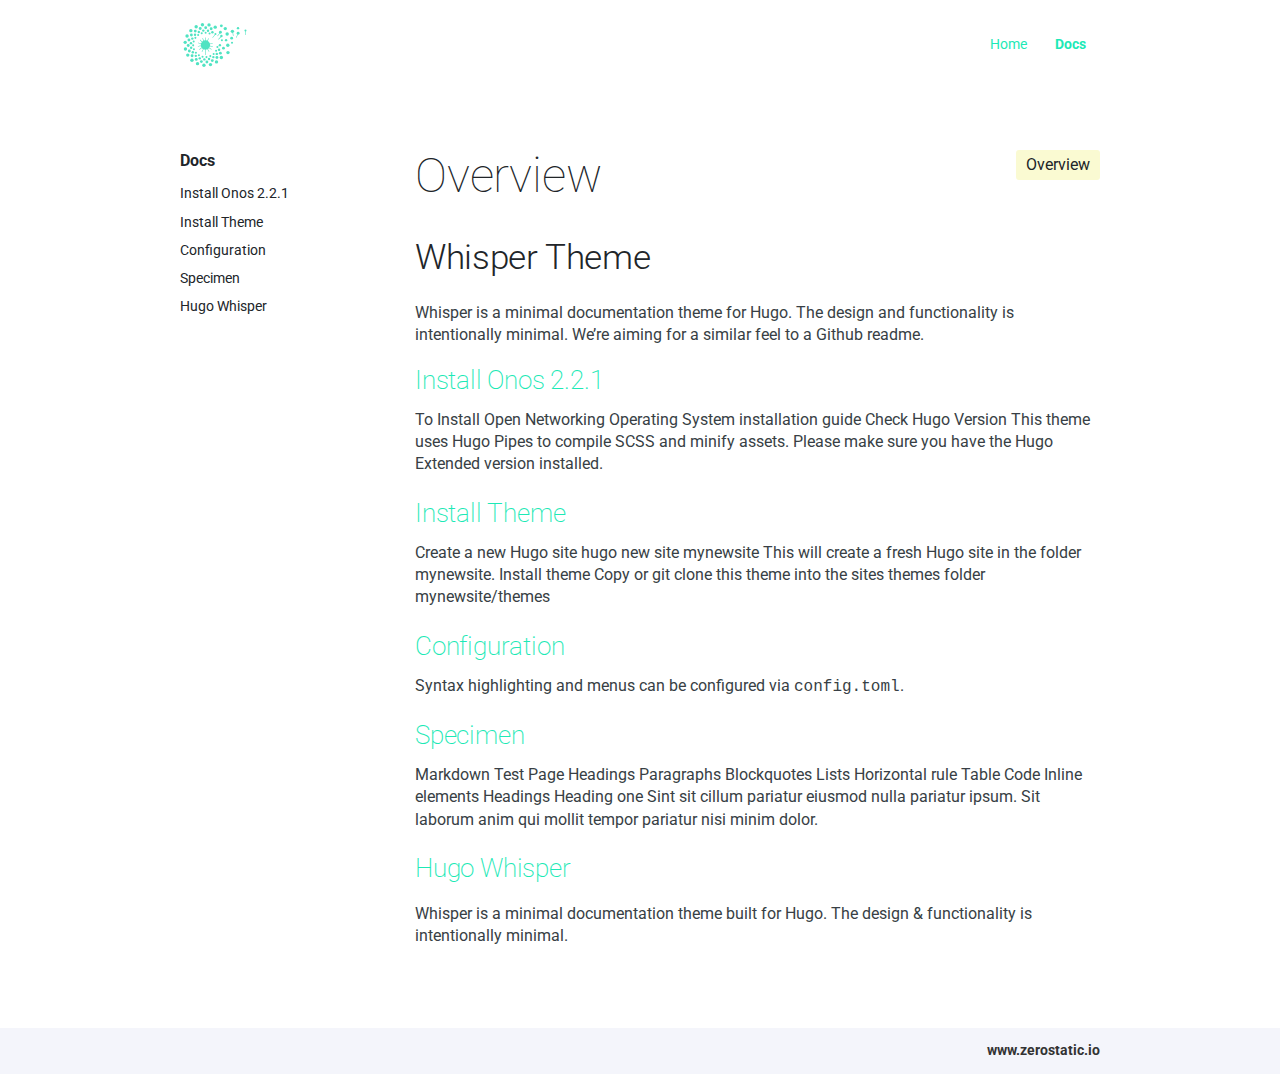
==== commit 808cd1c6: "tes Deploy hugo" ====
--- a/docs/index.html
+++ b/docs/index.html
@@ -91,7 +91,7 @@
   <ul>
     
     <li class="">
-      <a href="/docs/install-hugo/">Install Hugo</a>
+      <a href="/docs/install-hugo/">Install Onos 2.2.1</a>
     </li>
     
     <li class="">
@@ -129,9 +129,9 @@
 
 <div class="summary mb-2">
   
-  <h2 class="title-summary"><a href="/docs/install-hugo/">Install Hugo</a></h2>
-  <p>To use this theme you will need to have Hugo installed. If you don&rsquo;t already have Hugo installed please follow the official installation guide
-Check Hugo Version This theme uses Hugo Pipes to compile SCSS and minify assets.</p>
+  <h2 class="title-summary"><a href="/docs/install-hugo/">Install Onos 2.2.1</a></h2>
+  <p>To Install Open Networking Operating System installation guide
+Check Hugo Version This theme uses Hugo Pipes to compile SCSS and minify assets. Please make sure you have the Hugo Extended version installed.</p>
 </div>
 
 
